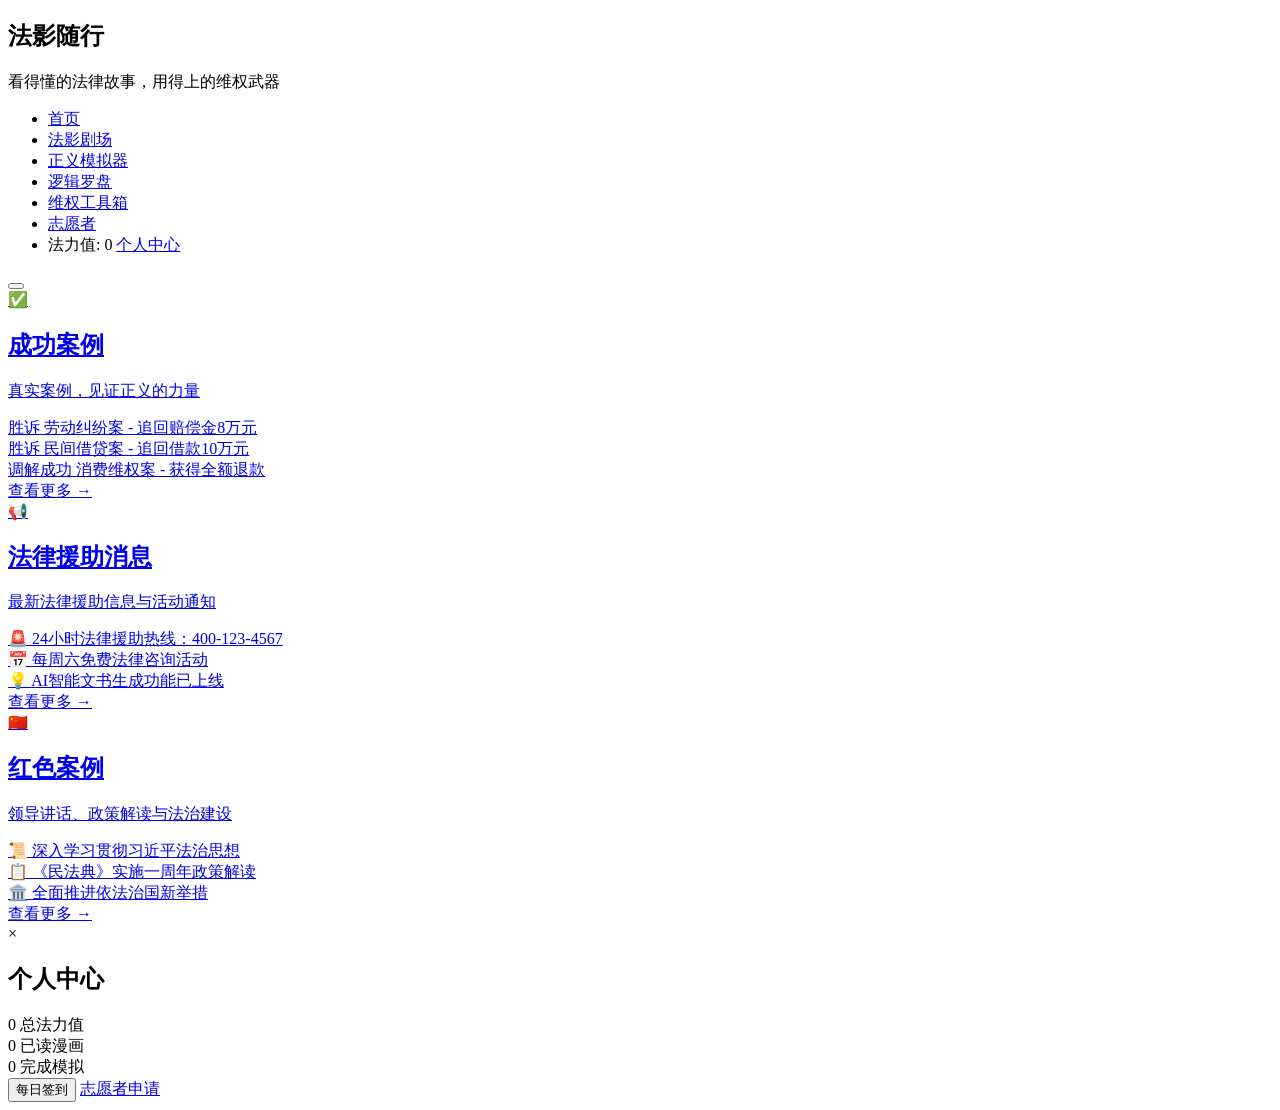
==== index.html @ dbaeefbd "Add files via upload" ====
<!DOCTYPE html>
<html lang="zh-CN">
<head>
    <meta charset="UTF-8">
    <meta name="viewport" content="width=device-width, initial-scale=1.0">
    <title>法影随行 - 看得懂的法律故事，用得上的维权武器</title>
    <link rel="stylesheet" href="styles/main.css">
    <link rel="stylesheet" href="styles/components.css">
</head>
<body>
    <!-- 导航栏 -->
    <nav class="navbar">
        <div class="container">
            <div class="nav-brand">
                <a href="index.html" style="text-decoration: none; color: inherit;">
                    <h1>法影随行</h1>
                    <span class="slogan">看得懂的法律故事，用得上的维权武器</span>
                </a>
            </div>
            <ul class="nav-menu">
                <li><a href="index.html" class="nav-link active">首页</a></li>
                <li><a href="theater.html" class="nav-link">法影剧场</a></li>
                <li><a href="simulator.html" class="nav-link">正义模拟器</a></li>
                <li><a href="compass.html" class="nav-link">逻辑罗盘</a></li>
                <li><a href="toolbox.html" class="nav-link">维权工具箱</a></li>
                <li><a href="volunteer.html" class="nav-link">志愿者</a></li>
                <li class="user-info">
                    <span class="points">法力值: <span id="userPoints">0</span></span>
                    <a href="#profile" class="btn-secondary" id="profileLink">个人中心</a>
                </li>
            </ul>
            <button class="mobile-menu-toggle" id="mobileMenuToggle">
                <span></span>
                <span></span>
                <span></span>
            </button>
        </div>
    </nav>

    <!-- 三大核心板块 -->
    <section class="section main-sections">
        <div class="container">
            <div class="main-sections-grid">
                <!-- 成功案例板块 -->
                <a href="success-cases.html" class="main-section-card success-card-large">
                    <div class="section-card-icon">✅</div>
                    <h2 class="section-card-title">成功案例</h2>
                    <p class="section-card-desc">真实案例，见证正义的力量</p>
                    <div class="section-card-preview">
                        <div class="preview-item">
                            <span class="preview-badge">胜诉</span>
                            <span class="preview-text">劳动纠纷案 - 追回赔偿金8万元</span>
                        </div>
                        <div class="preview-item">
                            <span class="preview-badge">胜诉</span>
                            <span class="preview-text">民间借贷案 - 追回借款10万元</span>
                        </div>
                        <div class="preview-item">
                            <span class="preview-badge">调解成功</span>
                            <span class="preview-text">消费维权案 - 获得全额退款</span>
                        </div>
                    </div>
                    <div class="section-card-footer">
                        <span>查看更多 →</span>
                    </div>
                </a>

                <!-- 法律援助消息板块 -->
                <a href="legal-aid.html" class="main-section-card aid-card-large">
                    <div class="section-card-icon">📢</div>
                    <h2 class="section-card-title">法律援助消息</h2>
                    <p class="section-card-desc">最新法律援助信息与活动通知</p>
                    <div class="section-card-preview">
                        <div class="preview-item urgent">
                            <span class="preview-icon">🚨</span>
                            <span class="preview-text">24小时法律援助热线：400-123-4567</span>
                        </div>
                        <div class="preview-item">
                            <span class="preview-icon">📅</span>
                            <span class="preview-text">每周六免费法律咨询活动</span>
                        </div>
                        <div class="preview-item">
                            <span class="preview-icon">💡</span>
                            <span class="preview-text">AI智能文书生成功能已上线</span>
                        </div>
                    </div>
                    <div class="section-card-footer">
                        <span>查看更多 →</span>
                    </div>
                </a>

                <!-- 红色案例板块 -->
                <a href="red-cases.html" class="main-section-card red-card-large">
                    <div class="section-card-icon">🇨🇳</div>
                    <h2 class="section-card-title">红色案例</h2>
                    <p class="section-card-desc">领导讲话、政策解读与法治建设</p>
                    <div class="section-card-preview">
                        <div class="preview-item">
                            <span class="preview-icon">📜</span>
                            <span class="preview-text">深入学习贯彻习近平法治思想</span>
                        </div>
                        <div class="preview-item">
                            <span class="preview-icon">📋</span>
                            <span class="preview-text">《民法典》实施一周年政策解读</span>
                        </div>
                        <div class="preview-item">
                            <span class="preview-icon">🏛️</span>
                            <span class="preview-text">全面推进依法治国新举措</span>
                        </div>
                    </div>
                    <div class="section-card-footer">
                        <span>查看更多 →</span>
                    </div>
                </a>
            </div>
        </div>
    </section>

    <!-- 个人中心模态框 -->
    <div id="profileModal" class="modal">
        <div class="modal-content">
            <span class="modal-close">&times;</span>
            <h2>个人中心</h2>
            <div class="profile-info">
                <div class="profile-stats">
                    <div class="stat-item">
                        <span class="stat-value" id="totalPoints">0</span>
                        <span class="stat-label">总法力值</span>
                    </div>
                    <div class="stat-item">
                        <span class="stat-value" id="comicsRead">0</span>
                        <span class="stat-label">已读漫画</span>
                    </div>
                    <div class="stat-item">
                        <span class="stat-value" id="simulationsDone">0</span>
                        <span class="stat-label">完成模拟</span>
                    </div>
                </div>
                <div class="profile-actions">
                    <button class="btn-primary" id="checkInBtn">每日签到</button>
                    <a href="volunteer.html" class="btn-secondary">志愿者申请</a>
                </div>
            </div>
        </div>
    </div>

    <!-- 脚本 -->
    <script src="scripts/nav.js"></script>
    <script src="scripts/user.js"></script>
    <script src="scripts/home.js"></script>
</body>
</html>
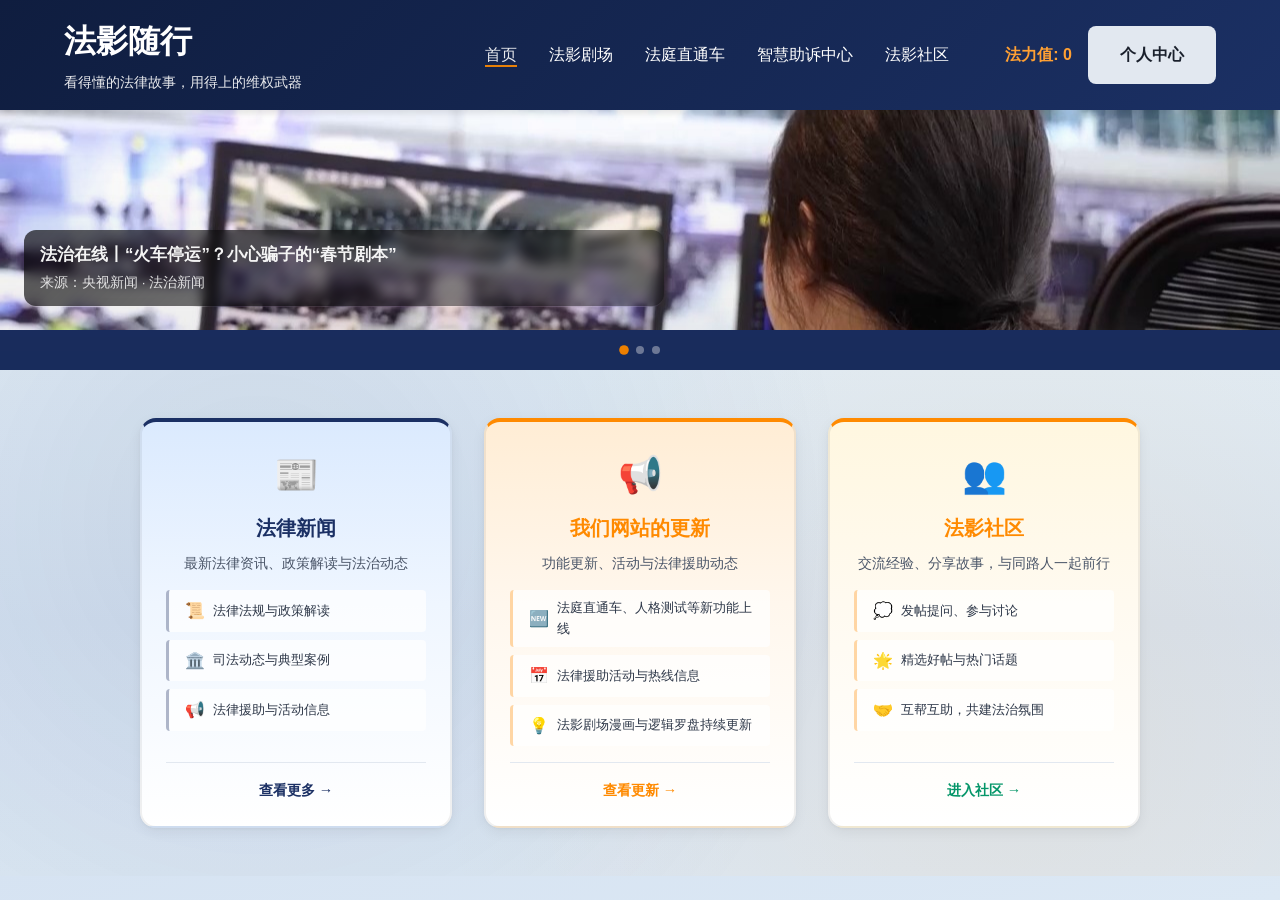
==== commit 3f36b5d7: "Add files via upload" ====
--- a/index.html
+++ b/index.html
@@ -1,152 +1,284 @@
-<!DOCTYPE html>
-<html lang="zh-CN">
-<head>
-    <meta charset="UTF-8">
-    <meta name="viewport" content="width=device-width, initial-scale=1.0">
-    <title>法影随行 - 看得懂的法律故事，用得上的维权武器</title>
-    <link rel="stylesheet" href="styles/main.css">
-    <link rel="stylesheet" href="styles/components.css">
-</head>
-<body>
-    <!-- 导航栏 -->
-    <nav class="navbar">
-        <div class="container">
-            <div class="nav-brand">
-                <a href="index.html" style="text-decoration: none; color: inherit;">
-                    <h1>法影随行</h1>
-                    <span class="slogan">看得懂的法律故事，用得上的维权武器</span>
-                </a>
-            </div>
-            <ul class="nav-menu">
-                <li><a href="index.html" class="nav-link active">首页</a></li>
-                <li><a href="theater.html" class="nav-link">法影剧场</a></li>
-                <li><a href="simulator.html" class="nav-link">正义模拟器</a></li>
-                <li><a href="compass.html" class="nav-link">逻辑罗盘</a></li>
-                <li><a href="toolbox.html" class="nav-link">维权工具箱</a></li>
-                <li><a href="volunteer.html" class="nav-link">志愿者</a></li>
-                <li class="user-info">
-                    <span class="points">法力值: <span id="userPoints">0</span></span>
-                    <a href="#profile" class="btn-secondary" id="profileLink">个人中心</a>
-                </li>
-            </ul>
-            <button class="mobile-menu-toggle" id="mobileMenuToggle">
-                <span></span>
-                <span></span>
-                <span></span>
-            </button>
-        </div>
-    </nav>
-
-    <!-- 三大核心板块 -->
-    <section class="section main-sections">
-        <div class="container">
-            <div class="main-sections-grid">
-                <!-- 成功案例板块 -->
-                <a href="success-cases.html" class="main-section-card success-card-large">
-                    <div class="section-card-icon">✅</div>
-                    <h2 class="section-card-title">成功案例</h2>
-                    <p class="section-card-desc">真实案例，见证正义的力量</p>
-                    <div class="section-card-preview">
-                        <div class="preview-item">
-                            <span class="preview-badge">胜诉</span>
-                            <span class="preview-text">劳动纠纷案 - 追回赔偿金8万元</span>
-                        </div>
-                        <div class="preview-item">
-                            <span class="preview-badge">胜诉</span>
-                            <span class="preview-text">民间借贷案 - 追回借款10万元</span>
-                        </div>
-                        <div class="preview-item">
-                            <span class="preview-badge">调解成功</span>
-                            <span class="preview-text">消费维权案 - 获得全额退款</span>
-                        </div>
-                    </div>
-                    <div class="section-card-footer">
-                        <span>查看更多 →</span>
-                    </div>
-                </a>
-
-                <!-- 法律援助消息板块 -->
-                <a href="legal-aid.html" class="main-section-card aid-card-large">
-                    <div class="section-card-icon">📢</div>
-                    <h2 class="section-card-title">法律援助消息</h2>
-                    <p class="section-card-desc">最新法律援助信息与活动通知</p>
-                    <div class="section-card-preview">
-                        <div class="preview-item urgent">
-                            <span class="preview-icon">🚨</span>
-                            <span class="preview-text">24小时法律援助热线：400-123-4567</span>
-                        </div>
-                        <div class="preview-item">
-                            <span class="preview-icon">📅</span>
-                            <span class="preview-text">每周六免费法律咨询活动</span>
-                        </div>
-                        <div class="preview-item">
-                            <span class="preview-icon">💡</span>
-                            <span class="preview-text">AI智能文书生成功能已上线</span>
-                        </div>
-                    </div>
-                    <div class="section-card-footer">
-                        <span>查看更多 →</span>
-                    </div>
-                </a>
-
-                <!-- 红色案例板块 -->
-                <a href="red-cases.html" class="main-section-card red-card-large">
-                    <div class="section-card-icon">🇨🇳</div>
-                    <h2 class="section-card-title">红色案例</h2>
-                    <p class="section-card-desc">领导讲话、政策解读与法治建设</p>
-                    <div class="section-card-preview">
-                        <div class="preview-item">
-                            <span class="preview-icon">📜</span>
-                            <span class="preview-text">深入学习贯彻习近平法治思想</span>
-                        </div>
-                        <div class="preview-item">
-                            <span class="preview-icon">📋</span>
-                            <span class="preview-text">《民法典》实施一周年政策解读</span>
-                        </div>
-                        <div class="preview-item">
-                            <span class="preview-icon">🏛️</span>
-                            <span class="preview-text">全面推进依法治国新举措</span>
-                        </div>
-                    </div>
-                    <div class="section-card-footer">
-                        <span>查看更多 →</span>
-                    </div>
-                </a>
-            </div>
-        </div>
-    </section>
-
-    <!-- 个人中心模态框 -->
-    <div id="profileModal" class="modal">
-        <div class="modal-content">
-            <span class="modal-close">&times;</span>
-            <h2>个人中心</h2>
-            <div class="profile-info">
-                <div class="profile-stats">
-                    <div class="stat-item">
-                        <span class="stat-value" id="totalPoints">0</span>
-                        <span class="stat-label">总法力值</span>
-                    </div>
-                    <div class="stat-item">
-                        <span class="stat-value" id="comicsRead">0</span>
-                        <span class="stat-label">已读漫画</span>
-                    </div>
-                    <div class="stat-item">
-                        <span class="stat-value" id="simulationsDone">0</span>
-                        <span class="stat-label">完成模拟</span>
-                    </div>
-                </div>
-                <div class="profile-actions">
-                    <button class="btn-primary" id="checkInBtn">每日签到</button>
-                    <a href="volunteer.html" class="btn-secondary">志愿者申请</a>
-                </div>
-            </div>
-        </div>
-    </div>
-
-    <!-- 脚本 -->
-    <script src="scripts/nav.js"></script>
-    <script src="scripts/user.js"></script>
-    <script src="scripts/home.js"></script>
-</body>
-</html>
+<!DOCTYPE html>
+<html lang="zh-CN">
+<head>
+    <meta charset="UTF-8">
+    <meta name="viewport" content="width=device-width, initial-scale=1.0">
+    <title>法影随行 - 看得懂的法律故事，用得上的维权武器</title>
+    <link rel="stylesheet" href="styles/main.css?v=3">
+    <link rel="stylesheet" href="styles/components.css?v=3">
+</head>
+<body>
+    <!-- 导航栏 -->
+    <nav class="navbar">
+        <div class="container">
+            <div class="nav-brand">
+                <a href="index.html" style="text-decoration: none; color: inherit;">
+                    <h1>法影随行</h1>
+                    <span class="slogan">看得懂的法律故事，用得上的维权武器</span>
+                </a>
+            </div>
+            <ul class="nav-menu">
+                <li><a href="index.html" class="nav-link active">首页</a></li>
+                <li><a href="theater.html" class="nav-link">法影剧场</a></li>
+                <li><a href="simulator.html" class="nav-link">法庭直通车</a></li>
+                <li><a href="toolbox.html" class="nav-link">智慧助诉中心</a></li>
+                <li><a href="community.html" class="nav-link">法影社区</a></li>
+                <li class="user-info">
+                    <span class="points">法力值: <span id="userPoints">0</span></span>
+                    <a href="#profile" class="btn-secondary" id="profileLink">个人中心</a>
+                </li>
+            </ul>
+            <button class="mobile-menu-toggle" id="mobileMenuToggle">
+                <span></span>
+                <span></span>
+                <span></span>
+            </button>
+        </div>
+    </nav>
+
+    <!-- 顶部轮播图区域（占位，可后续替换为真实图片） -->
+    <section class="home-carousel-wrap">
+        <div class="home-carousel">
+            <div class="home-carousel-track">
+                <div class="home-carousel-slide home-carousel-slide-image" style="background-image: url('图片/滚动1.jpg');">
+                    <a href="https://news.cctv.com/2026/02/10/ARTI50plm5gChjJ2NhRgCHBF260210.shtml?spm=C94212.PZd4MuV7QTb5.Euuu2IJOvZIL.24" class="home-carousel-slide-link" target="_blank" rel="noopener noreferrer">
+                        <div class="home-carousel-caption">
+                            <div class="home-carousel-caption-title">法治在线丨“火车停运”？小心骗子的“春节剧本”</div>
+                            <div class="home-carousel-caption-meta">来源：央视新闻 · 法治新闻</div>
+                        </div>
+                    </a>
+                </div>
+                <div class="home-carousel-slide home-carousel-slide-image" style="background-image: url('图片/滚动2.png');">
+                    <a href="https://www.thepaper.cn/newsDetail_forward_32541822" class="home-carousel-slide-link" target="_blank" rel="noopener noreferrer">
+                        <div class="home-carousel-caption">
+                            <div class="home-carousel-caption-title">北京高院：涉欠薪案件呈现“隐蔽式”多发、规避执行等现象</div>
+                            <div class="home-carousel-caption-meta">来源：澎湃新闻 · 法治中国</div>
+                        </div>
+                    </a>
+                </div>
+                <div class="home-carousel-slide home-carousel-slide-image" style="background-image: url('图片/滚动3.png');">
+                    <a href="https://www.thepaper.cn/newsDetail_forward_32565540" class="home-carousel-slide-link" target="_blank" rel="noopener noreferrer">
+                        <div class="home-carousel-caption">
+                            <div class="home-carousel-caption-title">最高检回应社区团购维权难：平台不是法外之地</div>
+                            <div class="home-carousel-caption-meta">来源：澎湃新闻 · 法治中国</div>
+                        </div>
+                    </a>
+                </div>
+            </div>
+        </div>
+        <div class="home-carousel-dots" id="carouselDots" aria-hidden="true"></div>
+    </section>
+
+    <!-- 三大核心板块 -->
+    <section class="section main-sections">
+        <div class="container">
+            <div class="main-sections-grid">
+                <!-- 法律新闻 -->
+                <a href="legal-aid.html" class="main-section-card news-card-large">
+                    <div class="section-card-icon">📰</div>
+                    <h2 class="section-card-title">法律新闻</h2>
+                    <p class="section-card-desc">最新法律资讯、政策解读与法治动态</p>
+                    <div class="section-card-preview">
+                        <div class="preview-item">
+                            <span class="preview-icon">📜</span>
+                            <span class="preview-text">法律法规与政策解读</span>
+                        </div>
+                        <div class="preview-item">
+                            <span class="preview-icon">🏛️</span>
+                            <span class="preview-text">司法动态与典型案例</span>
+                        </div>
+                        <div class="preview-item">
+                            <span class="preview-icon">📢</span>
+                            <span class="preview-text">法律援助与活动信息</span>
+                        </div>
+                    </div>
+                    <div class="section-card-footer">
+                        <span>查看更多 →</span>
+                    </div>
+                </a>
+
+                <!-- 我们网站的更新 -->
+                <a href="legal-aid.html" class="main-section-card updates-card-large">
+                    <div class="section-card-icon">📢</div>
+                    <h2 class="section-card-title">我们网站的更新</h2>
+                    <p class="section-card-desc">功能更新、活动与法律援助动态</p>
+                    <div class="section-card-preview">
+                        <div class="preview-item">
+                            <span class="preview-icon">🆕</span>
+                            <span class="preview-text">法庭直通车、人格测试等新功能上线</span>
+                        </div>
+                        <div class="preview-item">
+                            <span class="preview-icon">📅</span>
+                            <span class="preview-text">法律援助活动与热线信息</span>
+                        </div>
+                        <div class="preview-item">
+                            <span class="preview-icon">💡</span>
+                            <span class="preview-text">法影剧场漫画与逻辑罗盘持续更新</span>
+                        </div>
+                    </div>
+                    <div class="section-card-footer">
+                        <span>查看更新 →</span>
+                    </div>
+                </a>
+
+                <!-- 跳转到社区 -->
+                <a href="community.html" class="main-section-card community-card-large">
+                    <div class="section-card-icon">👥</div>
+                    <h2 class="section-card-title">法影社区</h2>
+                    <p class="section-card-desc">交流经验、分享故事，与同路人一起前行</p>
+                    <div class="section-card-preview">
+                        <div class="preview-item">
+                            <span class="preview-icon">💭</span>
+                            <span class="preview-text">发帖提问、参与讨论</span>
+                        </div>
+                        <div class="preview-item">
+                            <span class="preview-icon">🌟</span>
+                            <span class="preview-text">精选好帖与热门话题</span>
+                        </div>
+                        <div class="preview-item">
+                            <span class="preview-icon">🤝</span>
+                            <span class="preview-text">互帮互助，共建法治氛围</span>
+                        </div>
+                    </div>
+                    <div class="section-card-footer">
+                        <span>进入社区 →</span>
+                    </div>
+                </a>
+            </div>
+        </div>
+    </section>
+
+    <!-- 个人中心模态框 -->
+    <div id="profileModal" class="modal">
+        <div class="modal-content">
+            <span class="modal-close">&times;</span>
+            <h2>个人中心</h2>
+            <div class="profile-info">
+                <div class="profile-stats">
+                    <div class="stat-item">
+                        <span class="stat-value" id="totalPoints">0</span>
+                        <span class="stat-label">总法力值</span>
+                    </div>
+                    <div class="stat-item">
+                        <span class="stat-value" id="comicsRead">0</span>
+                        <span class="stat-label">已读漫画</span>
+                    </div>
+                    <div class="stat-item">
+                        <span class="stat-value" id="simulationsDone">0</span>
+                        <span class="stat-label">完成模拟</span>
+                    </div>
+                </div>
+                <div class="profile-points-intro">
+                    <h3>获取法力值</h3>
+                    <ul class="points-intro-list">
+                        <li>📖 阅读漫画 +10</li>
+                        <li>🎮 完成模拟 +20</li>
+                        <li>🃏 答对题目 +5</li>
+                        <li>📅 每日签到 +15</li>
+                    </ul>
+                </div>
+                <div class="profile-exchange-section">
+                    <h3>积分兑换</h3>
+                    <p class="profile-exchange-desc">用法力值兑换免费问答或折扣券</p>
+                    <button type="button" class="btn-primary" id="openExchangeBtn">积分兑换 / 兑换折扣</button>
+                </div>
+                <div class="volunteer-section-profile">
+                    <h3>志愿者认证</h3>
+                    <div id="volunteerStatus"></div>
+                </div>
+                <div class="profile-actions">
+                    <button class="btn-primary" id="checkInBtn">每日签到</button>
+                    <button class="btn-secondary" id="volunteerBtn">申请志愿者认证</button>
+                    <a href="community.html" class="btn-secondary">法影社区</a>
+                </div>
+            </div>
+        </div>
+    </div>
+
+    <!-- 志愿者认证模态框 -->
+    <div id="volunteerModal" class="modal">
+        <div class="modal-content modal-large">
+            <span class="modal-close">&times;</span>
+            <div id="volunteerModalContent">
+                <h2>志愿者认证申请</h2>
+                <p class="section-subtitle">加入我们，用专业知识帮助更多人</p>
+                <div class="volunteer-benefits">
+                    <div class="benefit-card">
+                        <div class="benefit-icon">⏱️</div>
+                        <h3>志愿服务时长认证</h3>
+                        <p>获得官方认证的志愿服务时长，可用于评优、保研等</p>
+                    </div>
+                    <div class="benefit-card">
+                        <div class="benefit-icon">💼</div>
+                        <h3>实战经验积累</h3>
+                        <p>通过审核法律文书，积累真实案例处理经验</p>
+                    </div>
+                    <div class="benefit-card">
+                        <div class="benefit-icon">🎓</div>
+                        <h3>专业能力提升</h3>
+                        <p>接触各类法律问题，提升专业能力和法律素养</p>
+                    </div>
+                </div>
+                <form id="certificationForm">
+                    <div class="form-group">
+                        <label for="name">姓名</label>
+                        <input type="text" id="name" name="name" required>
+                    </div>
+                    <div class="form-group">
+                        <label for="school">学校</label>
+                        <input type="text" id="school" name="school" required>
+                    </div>
+                    <div class="form-group">
+                        <label for="major">专业</label>
+                        <input type="text" id="major" name="major" placeholder="如：法学、法律硕士等" required>
+                    </div>
+                    <div class="form-group">
+                        <label for="grade">年级</label>
+                        <select id="grade" name="grade" required>
+                            <option value="">请选择</option>
+                            <option value="本科一年级">本科一年级</option>
+                            <option value="本科二年级">本科二年级</option>
+                            <option value="本科三年级">本科三年级</option>
+                            <option value="本科四年级">本科四年级</option>
+                            <option value="研究生一年级">研究生一年级</option>
+                            <option value="研究生二年级">研究生二年级</option>
+                            <option value="研究生三年级">研究生三年级</option>
+                        </select>
+                    </div>
+                    <div class="form-group">
+                        <label for="studentId">学号</label>
+                        <input type="text" id="studentId" name="studentId" required>
+                    </div>
+                    <div class="form-group">
+                        <label for="idCard">身份证号</label>
+                        <input type="text" id="idCard" name="idCard" pattern="[0-9Xx]{18}" required>
+                    </div>
+                    <div class="form-group">
+                        <label for="phone">联系电话</label>
+                        <input type="tel" id="phone" name="phone" pattern="[0-9]{11}" required>
+                    </div>
+                    <div class="form-group">
+                        <label for="experience">法律相关经验（选填）</label>
+                        <textarea id="experience" name="experience" rows="4" placeholder="如：实习经历、参与的法律援助活动等"></textarea>
+                    </div>
+                    <div class="form-group checkbox-group">
+                        <label>
+                            <input type="checkbox" id="agreeTerms" required>
+                            我已阅读并同意《志愿者服务协议》
+                        </label>
+                    </div>
+                    <div class="form-actions">
+                        <button type="button" class="btn-secondary" onclick="document.getElementById('volunteerModal').style.display='none'">取消</button>
+                        <button type="submit" class="btn-primary">提交认证申请</button>
+                    </div>
+                </form>
+            </div>
+        </div>
+    </div>
+
+    <!-- 脚本 -->
+    <script src="scripts/nav.js"></script>
+    <script src="scripts/user.js"></script>
+    <script src="scripts/home.js"></script>
+</body>
+</html>
--- a/styles/main.css
+++ b/styles/main.css
@@ -0,0 +1,432 @@
+/* 全局样式 */
+* {
+    margin: 0;
+    padding: 0;
+    box-sizing: border-box;
+}
+
+:root {
+    /* 主色调 - #1B3064 */
+    --primary-blue: #1B3064;
+    --primary-blue-light: #2d4a7d;
+    --primary-blue-dark: #0f1d3f;
+    
+    /* 辅助色 - #B0DAE3（浅蓝绿，用于卡片/区块背景） */
+    --accent-light: #B0DAE3;
+    --accent-light-dark: #8fc4d0;
+    
+    /* 强调色/按钮色 - #FF8A00 */
+    --accent-orange: #FF8A00;
+    --accent-orange-light: #ffa033;
+    --accent-orange-dark: #e67a00;
+    
+    /* 板块强调色 */
+    --card-news: #1B3064;
+    --card-updates: #FF8A00;
+    --card-community: #059669;
+    --card-news-bg: #e0e8f2;
+    --card-updates-bg: #fff4e6;
+    --card-community-bg: #d8ede5;
+    
+    /* 页面背景 - 基于 #D9E7F4 的渐变 */
+    --bg-page: linear-gradient(165deg, #D9E7F4 0%, #e0ecf6 35%, #d6e3f2 70%, #dce8f4 100%);
+    --bg-section: linear-gradient(180deg, #e0ecf6 0%, #d6e3f2 50%, #dce8f4 100%);
+    
+    /* 浅蓝绿辅助色 - #B0DAE3 用于卡片/区块 */
+    --accent-card-bg: #B0DAE3;
+    --accent-card-bg-light: #d4e8ed;
+    
+    /* 遮罩层 - 半透明，可叠加在背景上 */
+    --mask-bg: rgba(255, 255, 255, 0.55);
+    --mask-bg-strong: rgba(255, 255, 255, 0.72);
+    --mask-border: rgba(255, 255, 255, 0.5);
+    --mask-blur: 10px;
+    
+    /* 中性色 */
+    --white: #ffffff;
+    --gray-50: #f7fafc;
+    --gray-100: #edf2f7;
+    --gray-200: #e2e8f0;
+    --gray-300: #cbd5e0;
+    --gray-400: #a0aec0;
+    --gray-500: #718096;
+    --gray-600: #4a5568;
+    --gray-700: #2d3748;
+    --gray-800: #1a202c;
+    --gray-900: #171923;
+    
+    /* 字体 */
+    --font-title: 'Microsoft YaHei', 'PingFang SC', 'Helvetica Neue', Arial, sans-serif;
+    --font-body: 'Microsoft YaHei', 'PingFang SC', 'Helvetica Neue', Arial, sans-serif;
+    
+    /* 间距 */
+    --spacing-xs: 0.5rem;
+    --spacing-sm: 1rem;
+    --spacing-md: 1.5rem;
+    --spacing-lg: 2rem;
+    --spacing-xl: 3rem;
+    
+    /* 圆角 */
+    --radius-sm: 4px;
+    --radius-md: 8px;
+    --radius-lg: 12px;
+    --radius-xl: 16px;
+    
+    /* 阴影 */
+    --shadow-sm: 0 1px 3px rgba(0, 0, 0, 0.1);
+    --shadow-md: 0 4px 6px rgba(0, 0, 0, 0.1);
+    --shadow-lg: 0 10px 15px rgba(0, 0, 0, 0.1);
+    --shadow-xl: 0 20px 25px rgba(0, 0, 0, 0.15);
+}
+
+body {
+    font-family: var(--font-body);
+    color: var(--gray-800);
+    background: var(--bg-page);
+    background-attachment: fixed;
+    line-height: 1.6;
+    overflow-x: hidden;
+}
+
+.container {
+    max-width: 1200px;
+    margin: 0 auto;
+    padding: 0 var(--spacing-md);
+}
+
+/* 导航栏 */
+.navbar {
+    background: linear-gradient(135deg, var(--primary-blue-dark) 0%, var(--primary-blue) 100%);
+    color: var(--white);
+    padding: var(--spacing-sm) 0;
+    position: sticky;
+    top: 0;
+    z-index: 1000;
+    box-shadow: var(--shadow-md);
+}
+
+.navbar .container {
+    display: flex;
+    justify-content: space-between;
+    align-items: center;
+}
+
+.nav-brand h1 {
+    font-size: 2rem;
+    font-weight: bold;
+    margin-bottom: 0.25rem;
+}
+
+.nav-brand .slogan {
+    font-size: 0.9rem;
+    opacity: 0.9;
+    display: block;
+}
+
+.nav-menu {
+    display: flex;
+    list-style: none;
+    align-items: center;
+    gap: var(--spacing-lg);
+}
+
+.nav-link {
+    color: var(--white);
+    text-decoration: none;
+    font-weight: 500;
+    transition: opacity 0.3s;
+    position: relative;
+}
+
+.nav-link:hover,
+.nav-link.active {
+    opacity: 0.9;
+}
+
+.nav-link.active::after {
+    content: '';
+    position: absolute;
+    bottom: -4px;
+    left: 0;
+    right: 0;
+    height: 2px;
+    background: var(--accent-orange);
+}
+
+.user-info {
+    display: flex;
+    align-items: center;
+    gap: var(--spacing-sm);
+    margin-left: var(--spacing-md);
+}
+
+.points {
+    font-weight: 600;
+    color: var(--accent-orange-light);
+}
+
+.mobile-menu-toggle {
+    display: none;
+    flex-direction: column;
+    background: none;
+    border: none;
+    cursor: pointer;
+    gap: 4px;
+}
+
+.mobile-menu-toggle span {
+    width: 25px;
+    height: 3px;
+    background: var(--white);
+    transition: all 0.3s;
+}
+
+/* Hero 区域 */
+.hero {
+    position: relative;
+    min-height: 50vh;
+    display: flex;
+    align-items: center;
+    background: linear-gradient(135deg, var(--primary-blue-dark) 0%, var(--primary-blue) 50%, var(--primary-blue-light) 100%);
+    color: var(--white);
+    overflow: hidden;
+}
+
+.hero-background {
+    position: absolute;
+    top: 0;
+    left: 0;
+    right: 0;
+    bottom: 0;
+    opacity: 0.1;
+}
+
+.hero-pattern {
+    width: 100%;
+    height: 100%;
+    background-image: 
+        linear-gradient(45deg, transparent 30%, rgba(255, 255, 255, 0.1) 50%, transparent 70%),
+        linear-gradient(-45deg, transparent 30%, rgba(255, 255, 255, 0.1) 50%, transparent 70%);
+    background-size: 60px 60px;
+}
+
+.hero .container {
+    position: relative;
+    z-index: 1;
+    width: 100%;
+}
+
+.hero-content {
+    text-align: center;
+    margin-bottom: var(--spacing-xl);
+}
+
+.hero-title {
+    font-size: 3rem;
+    font-weight: bold;
+    margin-bottom: var(--spacing-md);
+    line-height: 1.2;
+}
+
+.hero-subtitle {
+    font-size: 1.25rem;
+    opacity: 0.9;
+    margin-bottom: var(--spacing-lg);
+}
+
+.hero-buttons {
+    display: flex;
+    gap: var(--spacing-md);
+    justify-content: center;
+    flex-wrap: wrap;
+    margin-top: var(--spacing-lg);
+}
+
+.hero-features {
+    display: grid;
+    grid-template-columns: repeat(auto-fit, minmax(250px, 1fr));
+    gap: var(--spacing-md);
+    margin-top: var(--spacing-xl);
+}
+
+.feature-card {
+    background: rgba(255, 255, 255, 0.1);
+    backdrop-filter: blur(10px);
+    padding: var(--spacing-lg);
+    border-radius: var(--radius-lg);
+    text-align: center;
+    transition: transform 0.3s, background 0.3s;
+}
+
+.feature-card:hover {
+    transform: translateY(-5px);
+    background: rgba(255, 255, 255, 0.15);
+}
+
+.feature-icon {
+    font-size: 3rem;
+    margin-bottom: var(--spacing-sm);
+}
+
+.feature-card h3 {
+    font-size: 1.25rem;
+    margin-bottom: var(--spacing-xs);
+}
+
+.feature-card p {
+    opacity: 0.9;
+    font-size: 0.9rem;
+}
+
+/* 通用区块样式 */
+.section {
+    padding: var(--spacing-lg) 0;
+}
+
+.simulator-section {
+    padding: var(--spacing-md) 0;
+}
+
+.section-header {
+    text-align: center;
+    margin-bottom: var(--spacing-xl);
+}
+
+.section-title {
+    font-size: 2.5rem;
+    font-weight: bold;
+    color: var(--primary-blue);
+    margin-bottom: var(--spacing-sm);
+}
+
+.section-subtitle {
+    font-size: 1.1rem;
+    color: var(--gray-600);
+}
+
+/* 按钮样式 */
+.btn-primary,
+.btn-secondary,
+.btn-outline {
+    padding: var(--spacing-sm) var(--spacing-lg);
+    border-radius: var(--radius-md);
+    font-weight: 600;
+    text-decoration: none;
+    display: inline-block;
+    transition: all 0.3s;
+    cursor: pointer;
+    border: none;
+    font-size: 1rem;
+}
+
+.btn-primary {
+    background: var(--accent-orange);
+    color: var(--white);
+}
+
+.btn-primary:hover {
+    background: var(--accent-orange-dark);
+    transform: translateY(-2px);
+    box-shadow: var(--shadow-md);
+}
+
+.btn-secondary {
+    background: var(--gray-200);
+    color: var(--gray-800);
+}
+
+.btn-secondary:hover {
+    background: var(--gray-300);
+}
+
+.btn-outline {
+    background: transparent;
+    color: var(--white);
+    border: 2px solid var(--white);
+}
+
+.btn-outline:hover {
+    background: var(--white);
+    color: var(--primary-blue);
+}
+
+/* 模态框 */
+.modal {
+    display: none;
+    position: fixed;
+    z-index: 2000;
+    left: 0;
+    top: 0;
+    width: 100%;
+    height: 100%;
+    background-color: rgba(0, 0, 0, 0.5);
+    backdrop-filter: blur(5px);
+}
+
+.modal-content {
+    background-color: var(--white);
+    margin: 5% auto;
+    padding: var(--spacing-lg);
+    border-radius: var(--radius-lg);
+    width: 90%;
+    max-width: 600px;
+    max-height: 80vh;
+    overflow-y: auto;
+    box-shadow: var(--shadow-xl);
+    position: relative;
+}
+
+.modal-large {
+    max-width: 900px;
+}
+
+.modal-close {
+    position: absolute;
+    right: var(--spacing-md);
+    top: var(--spacing-md);
+    font-size: 2rem;
+    font-weight: bold;
+    color: var(--gray-400);
+    cursor: pointer;
+    transition: color 0.3s;
+}
+
+.modal-close:hover {
+    color: var(--gray-800);
+}
+
+/* 响应式设计 */
+@media (max-width: 768px) {
+    .nav-menu {
+        position: fixed;
+        left: -100%;
+        top: 60px;
+        flex-direction: column;
+        background: var(--primary-blue);
+        width: 100%;
+        text-align: center;
+        transition: left 0.3s;
+        padding: var(--spacing-lg) 0;
+        box-shadow: var(--shadow-lg);
+    }
+
+    .nav-menu.active {
+        left: 0;
+    }
+
+    .mobile-menu-toggle {
+        display: flex;
+    }
+
+    .hero-title {
+        font-size: 2rem;
+    }
+
+    .hero-features {
+        grid-template-columns: 1fr;
+    }
+
+    .section-title {
+        font-size: 2rem;
+    }
+}
--- a/styles/components.css
+++ b/styles/components.css
@@ -0,0 +1,2850 @@
+/* 法影剧场样式 - 使用新配色 */
+.theater-section {
+    background: linear-gradient(180deg, #D9E7F4 0%, #d6e3f2 40%, #dce8f4 100%);
+    position: relative;
+    padding: var(--spacing-xl) 0;
+    min-height: 60vh;
+}
+
+.theater-section::before {
+    content: '';
+    position: absolute;
+    inset: 0;
+    background-image: radial-gradient(circle at 15% 20%, rgba(27, 48, 100, 0.12) 0%, transparent 50%),
+                      radial-gradient(circle at 85% 80%, rgba(255, 138, 0, 0.1) 0%, transparent 50%);
+    pointer-events: none;
+}
+
+.theater-section .container {
+    position: relative;
+    z-index: 1;
+}
+
+.theater-section .section-header {
+    margin-bottom: var(--spacing-xl);
+    padding: var(--spacing-md) var(--spacing-lg);
+    background: var(--mask-bg);
+    backdrop-filter: blur(var(--mask-blur));
+    -webkit-backdrop-filter: blur(var(--mask-blur));
+    border-radius: var(--radius-xl);
+    box-shadow: 0 4px 20px rgba(0, 0, 0, 0.06);
+    border: 1px solid var(--mask-border);
+}
+
+/* 标签页样式 */
+.theater-tabs {
+    display: flex;
+    justify-content: center;
+    gap: var(--spacing-sm);
+    margin-bottom: var(--spacing-xl);
+    border-bottom: 2px solid rgba(0, 0, 0, 0.08);
+    padding-bottom: 2px;
+}
+
+.tab-btn {
+    display: flex;
+    align-items: center;
+    gap: var(--spacing-xs);
+    padding: var(--spacing-sm) var(--spacing-lg);
+    background: transparent;
+    border: none;
+    border-bottom: 3px solid transparent;
+    color: var(--gray-600);
+    font-size: 1.1rem;
+    font-weight: 500;
+    cursor: pointer;
+    transition: all 0.3s;
+    position: relative;
+    bottom: -2px;
+}
+
+.tab-btn:hover {
+    color: var(--primary-blue);
+}
+
+.tab-btn.active {
+    color: var(--primary-blue);
+    border-bottom-color: var(--accent-orange);
+}
+
+.tab-icon {
+    font-size: 1.3rem;
+}
+
+.tab-content {
+    display: none;
+}
+
+.tab-content.active {
+    display: block;
+    animation: fadeIn 0.3s ease-in;
+}
+
+@keyframes fadeIn {
+    from {
+        opacity: 0;
+        transform: translateY(10px);
+    }
+    to {
+        opacity: 1;
+        transform: translateY(0);
+    }
+}
+
+.compass-module {
+    margin-top: var(--spacing-md);
+}
+
+.theater-filters {
+    display: flex;
+    justify-content: center;
+    gap: var(--spacing-sm);
+    margin-bottom: var(--spacing-lg);
+    flex-wrap: wrap;
+}
+
+.filter-btn {
+    padding: var(--spacing-xs) var(--spacing-md);
+    border: 1px solid rgba(0, 0, 0, 0.1);
+    background: rgba(255, 255, 255, 0.9);
+    color: var(--gray-700);
+    border-radius: var(--radius-md);
+    cursor: pointer;
+    transition: all 0.3s;
+    font-weight: 500;
+    box-shadow: 0 1px 3px rgba(0, 0, 0, 0.04);
+}
+
+.filter-btn:hover,
+.filter-btn.active {
+    border-color: var(--accent-orange);
+    background: var(--accent-orange);
+    color: var(--white);
+    box-shadow: 0 2px 8px rgba(255, 138, 0, 0.25);
+}
+
+.comic-grid {
+    display: grid;
+    grid-template-columns: repeat(auto-fill, minmax(280px, 1fr));
+    gap: var(--spacing-lg);
+}
+
+.comic-card {
+    background: linear-gradient(180deg, #ffffff 0%, #f8fafc 100%);
+    border-radius: var(--radius-xl);
+    overflow: hidden;
+    box-shadow: 0 6px 20px rgba(26, 54, 93, 0.1), 0 2px 6px rgba(0, 0, 0, 0.06);
+    border: 1px solid rgba(26, 54, 93, 0.12);
+    transition: transform 0.3s, box-shadow 0.3s;
+    cursor: pointer;
+}
+
+.comic-card:hover {
+    transform: translateY(-6px);
+    box-shadow: 0 14px 32px rgba(26, 54, 93, 0.18), 0 4px 12px rgba(0, 0, 0, 0.08);
+    border-color: rgba(26, 54, 93, 0.2);
+}
+
+.comic-image {
+    width: 100%;
+    height: 200px;
+    background: linear-gradient(135deg, var(--primary-blue-light) 0%, var(--accent-orange) 100%);
+    display: flex;
+    align-items: center;
+    justify-content: center;
+    font-size: 4rem;
+    color: var(--white);
+    position: relative;
+}
+
+.comic-badge {
+    position: absolute;
+    top: var(--spacing-xs);
+    right: var(--spacing-xs);
+    background: var(--accent-orange);
+    color: var(--white);
+    padding: 0.25rem var(--spacing-xs);
+    border-radius: var(--radius-sm);
+    font-size: 0.75rem;
+    font-weight: 600;
+}
+
+.comic-info {
+    padding: var(--spacing-md);
+}
+
+.comic-title {
+    font-size: 1.1rem;
+    font-weight: bold;
+    margin-bottom: var(--spacing-xs);
+    color: var(--gray-800);
+}
+
+.comic-desc {
+    font-size: 0.9rem;
+    color: var(--gray-600);
+    margin-bottom: var(--spacing-sm);
+    display: -webkit-box;
+    -webkit-line-clamp: 2;
+    -webkit-box-orient: vertical;
+    overflow: hidden;
+}
+
+.comic-meta {
+    display: flex;
+    justify-content: space-between;
+    align-items: center;
+    font-size: 0.85rem;
+    color: var(--gray-500);
+}
+
+.comic-stats {
+    display: flex;
+    gap: var(--spacing-md);
+}
+
+/* 法庭直通车样式 - 使用新配色 */
+.simulator-section {
+    background: linear-gradient(180deg, #D9E7F4 0%, #d6e3f2 40%, #dce8f4 100%);
+    position: relative;
+    min-height: calc(100vh - 80px);
+    display: flex;
+    align-items: center;
+    padding: var(--spacing-xl) 0;
+}
+
+.simulator-section::before {
+    content: '';
+    position: absolute;
+    inset: 0;
+    background-image: radial-gradient(circle at 80% 20%, rgba(27, 48, 100, 0.12) 0%, transparent 50%),
+                      radial-gradient(circle at 20% 80%, rgba(255, 138, 0, 0.1) 0%, transparent 50%);
+    pointer-events: none;
+}
+
+.simulator-section .container {
+    position: relative;
+    z-index: 1;
+}
+
+.simulator-section .section-header-compact {
+    text-align: center;
+    margin-bottom: var(--spacing-xl);
+    padding: var(--spacing-md) var(--spacing-lg);
+    background: var(--mask-bg);
+    backdrop-filter: blur(var(--mask-blur));
+    -webkit-backdrop-filter: blur(var(--mask-blur));
+    border-radius: var(--radius-xl);
+    box-shadow: 0 4px 20px rgba(0, 0, 0, 0.06);
+    border: 1px solid var(--mask-border);
+}
+
+.section-header-compact {
+    text-align: center;
+    margin-bottom: var(--spacing-lg);
+}
+
+.section-title-compact {
+    font-size: 2rem;
+    font-weight: bold;
+    color: var(--primary-blue);
+    margin-bottom: var(--spacing-xs);
+}
+
+.section-subtitle-compact {
+    font-size: 1rem;
+    color: var(--gray-600);
+}
+
+/* 统一容器框 */
+.simulator-container {
+    background: linear-gradient(180deg, #ffffff 0%, #f8fafc 100%);
+    border-radius: var(--radius-xl);
+    padding: var(--spacing-xl);
+    box-shadow: 0 8px 32px rgba(26, 54, 93, 0.12), 0 2px 12px rgba(0, 0, 0, 0.06);
+    border: 1px solid rgba(26, 54, 93, 0.12);
+    max-width: 1200px;
+    margin: 0 auto;
+    display: grid;
+    grid-template-columns: 1.5fr 1fr 1fr;
+    gap: var(--spacing-lg);
+    align-items: stretch;
+}
+
+/* 诉前模拟 - 主要功能 */
+.scenario-main-box {
+    background: url('../图片/5c4a4039773637f84803c5c754f019f1.jpg') center center / cover no-repeat;
+    color: var(--white);
+    border-radius: var(--radius-lg);
+    padding: var(--spacing-lg);
+    display: flex;
+    flex-direction: column;
+    justify-content: space-between;
+    cursor: pointer;
+    transition: all 0.3s;
+    position: relative;
+    overflow: hidden;
+    min-height: 400px;
+}
+
+.scenario-main-box::before {
+    content: '';
+    position: absolute;
+    inset: 0;
+    background: rgba(15, 32, 39, 0.5);
+    border-radius: var(--radius-lg);
+    z-index: 0;
+}
+
+.scenario-main-box > * {
+    position: relative;
+    z-index: 1;
+}
+
+.scenario-main-box:hover {
+    transform: translateY(-5px);
+    box-shadow: 0 20px 40px rgba(15, 32, 39, 0.25), 0 8px 16px rgba(0, 0, 0, 0.1);
+}
+
+.scenario-badge-compact {
+    display: inline-block;
+    background: rgba(255, 138, 0, 0.95);
+    color: var(--white);
+    padding: 0.4rem 0.8rem;
+    border-radius: var(--radius-md);
+    font-size: 0.75rem;
+    font-weight: 600;
+    margin-bottom: var(--spacing-sm);
+    width: fit-content;
+    letter-spacing: 0.5px;
+    position: relative;
+    z-index: 1;
+}
+
+.scenario-icon-compact {
+    font-size: 3.5rem;
+    margin: var(--spacing-sm) 0;
+    position: relative;
+    z-index: 1;
+}
+
+.scenario-title-compact {
+    font-size: 1.6rem;
+    font-weight: bold;
+    margin-bottom: var(--spacing-sm);
+    color: var(--white);
+    position: relative;
+    z-index: 1;
+}
+
+.scenario-desc-compact {
+    font-size: 0.9rem;
+    line-height: 1.6;
+    margin-bottom: var(--spacing-md);
+    opacity: 0.95;
+    color: rgba(255, 255, 255, 0.95);
+    position: relative;
+    z-index: 1;
+    flex: 1;
+}
+
+.scenario-features-compact {
+    display: flex;
+    flex-direction: column;
+    gap: var(--spacing-xs);
+    margin-bottom: var(--spacing-md);
+    position: relative;
+    z-index: 1;
+}
+
+.scenario-features-compact span {
+    font-size: 0.85rem;
+    opacity: 0.9;
+}
+
+.btn-primary-compact {
+    width: 100%;
+    padding: var(--spacing-sm) var(--spacing-md);
+    background: var(--accent-orange);
+    color: var(--white);
+    border: none;
+    border-radius: var(--radius-md);
+    font-weight: 600;
+    font-size: 0.95rem;
+    cursor: pointer;
+    transition: all 0.3s;
+    position: relative;
+    z-index: 1;
+}
+
+.btn-primary-compact:hover {
+    background: var(--accent-orange-dark);
+    transform: translateY(-2px);
+    box-shadow: 0 4px 12px rgba(255, 138, 0, 0.4);
+}
+
+/* 其他功能卡片 */
+.mode-box {
+    background: linear-gradient(180deg, #f0f9ff 0%, #f8fafc 50%, #ffffff 100%);
+    border-radius: var(--radius-xl);
+    padding: var(--spacing-lg);
+    display: flex;
+    flex-direction: column;
+    justify-content: space-between;
+    cursor: pointer;
+    transition: all 0.3s;
+    border: 1px solid rgba(26, 54, 93, 0.12);
+    box-shadow: 0 4px 16px rgba(26, 54, 93, 0.08), 0 2px 6px rgba(0, 0, 0, 0.04);
+    min-height: 400px;
+}
+
+.mode-box:hover {
+    transform: translateY(-5px);
+    box-shadow: 0 12px 28px rgba(26, 54, 93, 0.15), 0 4px 12px rgba(0, 0, 0, 0.06);
+    border-color: rgba(44, 82, 130, 0.25);
+    background: var(--white);
+}
+
+.mode-badge-compact {
+    background: var(--gray-200);
+    color: var(--gray-700);
+    padding: 0.3rem 0.6rem;
+    border-radius: var(--radius-sm);
+    font-size: 0.7rem;
+    font-weight: 600;
+    width: fit-content;
+    margin-bottom: var(--spacing-sm);
+}
+
+.mode-icon-compact {
+    font-size: 2.5rem;
+    margin: var(--spacing-xs) 0;
+}
+
+.mode-title-compact {
+    font-size: 1.2rem;
+    font-weight: bold;
+    color: var(--primary-blue);
+    margin-bottom: var(--spacing-xs);
+}
+
+.mode-desc-compact {
+    color: var(--gray-600);
+    font-size: 0.85rem;
+    line-height: 1.5;
+    margin-bottom: var(--spacing-md);
+    flex: 1;
+}
+
+.mode-points-compact {
+    color: var(--accent-orange);
+    font-weight: 600;
+    font-size: 0.85rem;
+    margin-bottom: var(--spacing-sm);
+}
+
+.btn-mode-compact {
+    width: 100%;
+    padding: var(--spacing-xs) var(--spacing-md);
+    background: transparent;
+    border: 2px solid var(--primary-blue);
+    color: var(--primary-blue);
+    border-radius: var(--radius-md);
+    font-weight: 600;
+    font-size: 0.9rem;
+    cursor: pointer;
+    transition: all 0.3s;
+}
+
+.btn-mode-compact:hover {
+    background: var(--primary-blue);
+    color: var(--white);
+    transform: translateY(-2px);
+}
+
+/* 人格测试样式 */
+.personality-test-container {
+    padding: var(--spacing-md);
+}
+
+.test-progress {
+    margin-bottom: var(--spacing-lg);
+}
+
+.progress-bar {
+    width: 100%;
+    height: 8px;
+    background: var(--gray-200);
+    border-radius: var(--radius-md);
+    overflow: hidden;
+    margin-bottom: var(--spacing-xs);
+}
+
+.progress-fill {
+    height: 100%;
+    background: linear-gradient(90deg, var(--accent-orange) 0%, var(--accent-orange-light) 100%);
+    transition: width 0.3s;
+}
+
+.progress-text {
+    text-align: center;
+    color: var(--gray-600);
+    font-size: 0.9rem;
+}
+
+.test-question {
+    background: var(--gray-50);
+    padding: var(--spacing-lg);
+    border-radius: var(--radius-lg);
+    margin-bottom: var(--spacing-lg);
+    text-align: center;
+}
+
+.test-question h3 {
+    font-size: 1.3rem;
+    color: var(--primary-blue);
+    line-height: 1.6;
+}
+
+.test-options {
+    display: flex;
+    flex-direction: column;
+    gap: var(--spacing-sm);
+}
+
+.test-option {
+    background: var(--white);
+    padding: var(--spacing-md);
+    border: 2px solid var(--gray-300);
+    border-radius: var(--radius-md);
+    cursor: pointer;
+    transition: all 0.3s;
+    text-align: left;
+}
+
+.test-option:hover {
+    border-color: var(--accent-orange);
+    background: var(--gray-50);
+    transform: translateX(5px);
+}
+
+.personality-result {
+    padding: var(--spacing-md);
+}
+
+.result-main {
+    display: grid;
+    grid-template-columns: 2fr 1fr;
+    gap: var(--spacing-lg);
+    margin-bottom: var(--spacing-lg);
+}
+
+.personality-card-primary {
+    background: linear-gradient(135deg, var(--primary-blue-light) 0%, var(--primary-blue) 100%);
+    color: var(--white);
+    padding: var(--spacing-xl);
+    border-radius: var(--radius-lg);
+    box-shadow: var(--shadow-lg);
+}
+
+.personality-icon-large {
+    font-size: 4rem;
+    text-align: center;
+    margin-bottom: var(--spacing-md);
+}
+
+.personality-card-primary h3 {
+    font-size: 2rem;
+    text-align: center;
+    margin-bottom: var(--spacing-md);
+    color: var(--white);
+}
+
+.personality-desc {
+    line-height: 1.8;
+    margin-bottom: var(--spacing-md);
+    opacity: 0.95;
+}
+
+.personality-strengths {
+    background: rgba(255, 255, 255, 0.2);
+    padding: var(--spacing-md);
+    border-radius: var(--radius-md);
+    margin-bottom: var(--spacing-md);
+    backdrop-filter: blur(10px);
+}
+
+.personality-strengths h4 {
+    margin-bottom: var(--spacing-xs);
+    font-size: 1.1rem;
+}
+
+.personality-strengths ul {
+    list-style: none;
+    padding-left: 0;
+}
+
+.personality-strengths li {
+    padding: var(--spacing-xs) 0;
+    padding-left: var(--spacing-md);
+    position: relative;
+}
+
+.personality-strengths li::before {
+    content: '✓';
+    position: absolute;
+    left: 0;
+    font-weight: bold;
+}
+
+.personality-advice {
+    background: rgba(255, 255, 255, 0.2);
+    padding: var(--spacing-md);
+    border-radius: var(--radius-md);
+    backdrop-filter: blur(10px);
+}
+
+.personality-advice h4 {
+    margin-bottom: var(--spacing-xs);
+    font-size: 1.1rem;
+}
+
+.personality-card-secondary {
+    background: var(--gray-50);
+    padding: var(--spacing-lg);
+    border-radius: var(--radius-lg);
+    border-left: 4px solid var(--accent-orange);
+}
+
+.personality-icon {
+    font-size: 2.5rem;
+    text-align: center;
+    margin-bottom: var(--spacing-sm);
+}
+
+.personality-card-secondary h4 {
+    color: var(--primary-blue);
+    margin-bottom: var(--spacing-sm);
+    text-align: center;
+}
+
+.personality-card-secondary p {
+    color: var(--gray-700);
+    line-height: 1.6;
+    font-size: 0.9rem;
+}
+
+.result-footer {
+    text-align: center;
+}
+
+/* 逻辑罗盘样式 - 使用新配色 */
+.compass-section {
+    background: linear-gradient(180deg, #D9E7F4 0%, #d6e3f2 40%, #dce8f4 100%);
+    position: relative;
+    padding: var(--spacing-xl) 0;
+    min-height: 60vh;
+}
+
+.compass-section::before {
+    content: '';
+    position: absolute;
+    inset: 0;
+    background-image: radial-gradient(circle at 20% 25%, rgba(27, 48, 100, 0.12) 0%, transparent 50%),
+                      radial-gradient(circle at 80% 75%, rgba(255, 138, 0, 0.1) 0%, transparent 50%);
+    pointer-events: none;
+}
+
+.compass-section .container {
+    position: relative;
+    z-index: 1;
+}
+
+.compass-section .section-header {
+    margin-bottom: var(--spacing-xl);
+    padding: var(--spacing-md) var(--spacing-lg);
+    background: var(--mask-bg);
+    backdrop-filter: blur(var(--mask-blur));
+    -webkit-backdrop-filter: blur(var(--mask-blur));
+    border-radius: var(--radius-xl);
+    box-shadow: 0 4px 20px rgba(0, 0, 0, 0.06);
+    border: 1px solid var(--mask-border);
+}
+
+.compass-search {
+    display: flex;
+    gap: var(--spacing-sm);
+    margin-bottom: var(--spacing-lg);
+    max-width: 800px;
+    margin-left: auto;
+    margin-right: auto;
+    padding: var(--spacing-md);
+    background: var(--mask-bg);
+    backdrop-filter: blur(var(--mask-blur));
+    -webkit-backdrop-filter: blur(var(--mask-blur));
+    border-radius: var(--radius-xl);
+    box-shadow: 0 2px 12px rgba(0, 0, 0, 0.05);
+    border: 1px solid var(--mask-border);
+}
+
+.search-input {
+    flex: 1;
+    padding: var(--spacing-sm) var(--spacing-md);
+    border: 1px solid rgba(26, 54, 93, 0.15);
+    border-radius: var(--radius-md);
+    font-size: 1rem;
+    transition: border-color 0.3s, box-shadow 0.3s;
+    background: var(--white);
+}
+
+.search-input:focus {
+    outline: none;
+    border-color: var(--accent-orange);
+    box-shadow: 0 0 0 3px rgba(255, 138, 0, 0.15);
+}
+
+/* 罗盘主内容区：独立页 + 法影剧场内 tab 共用 */
+.compass-section .compass-demo,
+.theater-section .compass-demo {
+    min-height: 400px;
+    background: linear-gradient(180deg, #ffffff 0%, #f8fafc 100%);
+    border-radius: var(--radius-xl);
+    padding: var(--spacing-lg);
+    box-shadow: 0 6px 20px rgba(26, 54, 93, 0.1), 0 2px 6px rgba(0, 0, 0, 0.05);
+    border: 1px solid rgba(26, 54, 93, 0.12);
+}
+
+.demo-placeholder {
+    display: flex;
+    align-items: center;
+    justify-content: center;
+    height: 100%;
+    min-height: 360px;
+    color: var(--gray-500);
+    font-size: 1.1rem;
+}
+
+.compass-analysis {
+    display: grid;
+    grid-template-columns: 1fr 1fr;
+    gap: var(--spacing-lg);
+}
+
+.compass-document {
+    background: linear-gradient(180deg, #ffffff 0%, #f8fafc 100%);
+    padding: var(--spacing-md);
+    border-radius: var(--radius-lg);
+    height: 100%;
+    overflow-y: auto;
+    box-shadow: 0 2px 10px rgba(0, 0, 0, 0.05);
+    border: 1px solid rgba(26, 54, 93, 0.1);
+}
+
+.compass-visualization {
+    background: linear-gradient(180deg, #ffffff 0%, #f8fafc 100%);
+    padding: var(--spacing-md);
+    border-radius: var(--radius-lg);
+    box-shadow: 0 2px 10px rgba(0, 0, 0, 0.05);
+    border: 1px solid rgba(26, 54, 93, 0.1);
+}
+
+.dimension-item {
+    margin-bottom: var(--spacing-md);
+    padding: var(--spacing-md);
+    background: linear-gradient(90deg, rgba(255, 138, 0, 0.06) 0%, var(--gray-50) 20%);
+    border-radius: var(--radius-md);
+    border-left: 4px solid var(--accent-orange);
+    box-shadow: 0 1px 4px rgba(0, 0, 0, 0.04);
+}
+
+.dimension-title {
+    font-weight: bold;
+    color: var(--primary-blue);
+    margin-bottom: var(--spacing-xs);
+}
+
+.dimension-content {
+    color: var(--gray-700);
+    line-height: 1.6;
+}
+
+/* 法条通俗百科 - 侧边栏布局 */
+.compass-content-wrapper {
+    display: grid;
+    grid-template-columns: 1fr 320px;
+    gap: var(--spacing-lg);
+    align-items: stretch;
+}
+
+.legal-glossary-sidebar {
+    background: linear-gradient(180deg, #ffffff 0%, #f8fafc 100%);
+    border-radius: var(--radius-xl);
+    padding: var(--spacing-md);
+    box-shadow: 0 4px 16px rgba(26, 54, 93, 0.08), 0 2px 6px rgba(0, 0, 0, 0.04);
+    border: 1px solid rgba(26, 54, 93, 0.12);
+    position: sticky;
+    top: calc(60px + var(--spacing-md));
+    max-height: calc(100vh - 120px);
+    overflow-y: auto;
+}
+
+.glossary-header {
+    margin-bottom: var(--spacing-md);
+    padding-bottom: var(--spacing-sm);
+    border-bottom: 2px solid var(--gray-200);
+}
+
+.glossary-header h3 {
+    color: var(--primary-blue);
+    font-size: 1.1rem;
+    margin-bottom: var(--spacing-xs);
+}
+
+.glossary-subtitle {
+    font-size: 0.85rem;
+    color: var(--gray-600);
+}
+
+.glossary-current-case,
+.glossary-all-terms {
+    margin-bottom: var(--spacing-md);
+}
+
+.glossary-current-case h4,
+.glossary-all-terms h4 {
+    font-size: 0.95rem;
+    color: var(--primary-blue);
+    margin-bottom: var(--spacing-sm);
+    font-weight: 600;
+}
+
+.glossary-terms-list {
+    display: flex;
+    flex-direction: column;
+    gap: var(--spacing-xs);
+}
+
+.glossary-empty {
+    font-size: 0.85rem;
+    color: var(--gray-500);
+    text-align: center;
+    padding: var(--spacing-sm);
+    font-style: italic;
+}
+
+.glossary-term-item {
+    padding: var(--spacing-xs) var(--spacing-sm);
+    background: var(--gray-50);
+    border-radius: var(--radius-sm);
+    border-left: 3px solid var(--accent-orange);
+    cursor: pointer;
+    transition: background 0.2s;
+}
+
+.glossary-term-item:hover {
+    background: var(--gray-100);
+}
+
+.term-name {
+    display: block;
+    font-weight: 600;
+    color: var(--primary-blue);
+    font-size: 0.9rem;
+    margin-bottom: 2px;
+}
+
+.term-explanation {
+    display: block;
+    font-size: 0.8rem;
+    color: var(--gray-700);
+    line-height: 1.4;
+}
+
+.glossary-search {
+    margin-bottom: var(--spacing-md);
+    padding-bottom: var(--spacing-md);
+    border-bottom: 1px solid var(--gray-200);
+}
+
+.glossary-search-input {
+    width: 100%;
+    padding: var(--spacing-xs) var(--spacing-sm);
+    border: 1px solid var(--gray-300);
+    border-radius: var(--radius-md);
+    font-size: 0.85rem;
+    transition: border-color 0.3s;
+}
+
+.glossary-search-input:focus {
+    outline: none;
+    border-color: var(--accent-orange);
+}
+
+/* 专业名词标记 - 可悬停显示解释 */
+.legal-term {
+    color: var(--primary-blue);
+    font-weight: 600;
+    cursor: help;
+    border-bottom: 1px dashed var(--primary-blue-light);
+    position: relative;
+    transition: background 0.2s;
+}
+
+.legal-term:hover {
+    background: rgba(27, 48, 100, 0.1);
+    border-bottom-color: var(--accent-orange);
+}
+
+/* Tooltip - 悬停时显示解释 */
+.legal-tooltip {
+    position: fixed;
+    background: linear-gradient(135deg, var(--primary-blue-dark) 0%, var(--primary-blue) 100%);
+    color: var(--white);
+    padding: var(--spacing-sm) var(--spacing-md);
+    border-radius: var(--radius-md);
+    box-shadow: 0 8px 24px rgba(0, 0, 0, 0.2);
+    z-index: 10000;
+    max-width: 280px;
+    font-size: 0.9rem;
+    line-height: 1.5;
+    pointer-events: none;
+    animation: tooltipFadeIn 0.2s ease-out;
+}
+
+.legal-tooltip::after {
+    content: '';
+    position: absolute;
+    bottom: -6px;
+    left: 50%;
+    transform: translateX(-50%);
+    width: 0;
+    height: 0;
+    border-left: 6px solid transparent;
+    border-right: 6px solid transparent;
+    border-top: 6px solid var(--primary-blue);
+}
+
+.tooltip-term {
+    font-weight: bold;
+    margin-bottom: var(--spacing-xs);
+    font-size: 1rem;
+}
+
+.tooltip-explanation {
+    opacity: 0.95;
+    line-height: 1.6;
+}
+
+@keyframes tooltipFadeIn {
+    from {
+        opacity: 0;
+        transform: translateY(-4px);
+    }
+    to {
+        opacity: 1;
+        transform: translateY(0);
+    }
+}
+
+/* 响应式：小屏幕时侧边栏移到下方 */
+@media (max-width: 968px) {
+    .compass-content-wrapper {
+        grid-template-columns: 1fr;
+    }
+
+    .legal-glossary-sidebar {
+        position: static;
+        max-height: none;
+    }
+}
+
+/* 智慧助诉中心样式 */
+.toolbox-section {
+    background: linear-gradient(135deg, var(--primary-blue-light) 0%, var(--primary-blue) 100%);
+    color: var(--white);
+}
+
+.toolbox-section .section-title,
+.toolbox-section .section-subtitle {
+    color: var(--white);
+}
+
+.toolbox-container {
+    display: grid;
+    grid-template-columns: 2fr 1fr;
+    gap: var(--spacing-lg);
+}
+
+.chat-interface {
+    background: var(--white);
+    border-radius: var(--radius-lg);
+    display: flex;
+    flex-direction: column;
+    height: 600px;
+    box-shadow: var(--shadow-lg);
+}
+
+.chat-messages {
+    flex: 1;
+    overflow-y: auto;
+    padding: var(--spacing-md);
+    display: flex;
+    flex-direction: column;
+    gap: var(--spacing-md);
+}
+
+.message {
+    display: flex;
+    gap: var(--spacing-sm);
+    max-width: 80%;
+}
+
+.bot-message {
+    align-self: flex-start;
+}
+
+.user-message {
+    align-self: flex-end;
+    flex-direction: row-reverse;
+}
+
+.message-avatar {
+    width: 40px;
+    height: 40px;
+    border-radius: 50%;
+    display: flex;
+    align-items: center;
+    justify-content: center;
+    font-size: 1.5rem;
+    flex-shrink: 0;
+}
+
+.bot-message .message-avatar {
+    background: var(--primary-blue-light);
+}
+
+.user-message .message-avatar {
+    background: var(--accent-orange);
+}
+
+.message-content {
+    background: var(--gray-100);
+    padding: var(--spacing-sm) var(--spacing-md);
+    border-radius: var(--radius-md);
+    color: var(--gray-800);
+}
+
+.user-message .message-content {
+    background: var(--primary-blue-light);
+    color: var(--white);
+}
+
+.message-content ul {
+    margin: var(--spacing-xs) 0;
+    padding-left: var(--spacing-md);
+}
+
+.chat-input-area {
+    border-top: 1px solid var(--gray-200);
+    padding: var(--spacing-md);
+}
+
+.service-tiers {
+    display: flex;
+    gap: var(--spacing-xs);
+    margin-bottom: var(--spacing-sm);
+    flex-wrap: wrap;
+}
+
+.tier-badge {
+    padding: 0.25rem var(--spacing-xs);
+    border-radius: var(--radius-sm);
+    font-size: 0.75rem;
+    font-weight: 600;
+}
+
+.tier-badge.free {
+    background: var(--gray-200);
+    color: var(--gray-700);
+}
+
+.tier-badge.points {
+    background: var(--accent-orange-light);
+    color: var(--white);
+}
+
+.tier-badge.premium {
+    background: var(--primary-blue);
+    color: var(--white);
+}
+
+.input-wrapper {
+    display: flex;
+    gap: var(--spacing-sm);
+}
+
+.input-wrapper textarea {
+    flex: 1;
+    padding: var(--spacing-sm);
+    border: 2px solid var(--gray-300);
+    border-radius: var(--radius-md);
+    resize: none;
+    font-family: inherit;
+    font-size: 1rem;
+    min-height: 60px;
+}
+
+.input-wrapper textarea:focus {
+    outline: none;
+    border-color: var(--accent-orange);
+}
+
+.toolbox-sidebar {
+    display: flex;
+    flex-direction: column;
+    gap: var(--spacing-md);
+}
+
+.service-card,
+.points-card {
+    background: rgba(255, 255, 255, 0.1);
+    backdrop-filter: blur(10px);
+    padding: var(--spacing-md);
+    border-radius: var(--radius-lg);
+}
+
+.service-card h3,
+.points-card h3 {
+    color: var(--white);
+    margin-bottom: var(--spacing-md);
+    font-size: 1.2rem;
+}
+
+.service-item {
+    display: flex;
+    justify-content: space-between;
+    padding: var(--spacing-sm) 0;
+    border-bottom: 1px solid rgba(255, 255, 255, 0.2);
+    color: var(--white);
+}
+
+.service-item:last-child {
+    border-bottom: none;
+}
+
+.service-name {
+    font-weight: 500;
+}
+
+.service-price {
+    color: var(--accent-orange-light);
+    font-weight: 600;
+}
+
+.points-list {
+    list-style: none;
+}
+
+.points-list li {
+    padding: var(--spacing-xs) 0;
+    color: var(--white);
+}
+
+/* 工具箱充值卡 */
+.recharge-card {
+    background: rgba(255, 255, 255, 0.1);
+    backdrop-filter: blur(10px);
+    padding: var(--spacing-md);
+    border-radius: var(--radius-lg);
+}
+
+.recharge-card h3 {
+    color: var(--white);
+    margin-bottom: var(--spacing-md);
+    font-size: 1.2rem;
+}
+
+.recharge-option {
+    display: flex;
+    flex-wrap: wrap;
+    align-items: center;
+    justify-content: space-between;
+    padding: var(--spacing-sm) 0;
+    border-bottom: 1px solid rgba(255, 255, 255, 0.2);
+    color: var(--white);
+    gap: var(--spacing-xs);
+}
+
+.recharge-option:last-child {
+    border-bottom: none;
+}
+
+.recharge-name {
+    font-weight: 500;
+}
+
+.recharge-price {
+    color: var(--accent-orange-light);
+    font-weight: 600;
+    font-size: 0.95rem;
+}
+
+.btn-recharge {
+    padding: 0.35rem var(--spacing-sm);
+    background: var(--accent-orange);
+    color: var(--white);
+    border: none;
+    border-radius: var(--radius-sm);
+    font-size: 0.85rem;
+    font-weight: 600;
+    cursor: pointer;
+    transition: background 0.3s;
+}
+
+.btn-recharge:hover {
+    background: var(--accent-orange-dark);
+}
+
+.btn-recharge-sm {
+    margin-top: var(--spacing-xs);
+}
+
+/* 收费模式：单项/综合/深度长期 */
+.service-tier {
+    padding: var(--spacing-sm) 0;
+    border-bottom: 1px solid rgba(255, 255, 255, 0.2);
+    color: var(--white);
+}
+
+.service-tier:last-child {
+    border-bottom: none;
+}
+
+.service-tier-header {
+    display: flex;
+    justify-content: space-between;
+    align-items: center;
+    flex-wrap: wrap;
+    gap: var(--spacing-xs);
+    margin-bottom: var(--spacing-xs);
+}
+
+.service-tier-name {
+    font-weight: 600;
+    font-size: 0.95rem;
+}
+
+.service-tier-price {
+    color: var(--accent-orange-light);
+    font-weight: 700;
+    font-size: 1rem;
+}
+
+.service-tier-desc {
+    font-size: 0.85rem;
+    line-height: 1.5;
+    opacity: 0.95;
+    margin-bottom: var(--spacing-xs);
+}
+
+.service-tier-apply {
+    font-size: 0.8rem;
+    opacity: 0.9;
+    margin-bottom: var(--spacing-sm);
+}
+
+.service-tier-apply strong {
+    color: var(--accent-orange-light);
+}
+
+.service-tier-deep .service-tier-desc {
+    margin-bottom: var(--spacing-sm);
+}
+
+.service-tier-plans {
+    list-style: none;
+    padding: 0;
+    margin: 0;
+}
+
+.service-tier-plans li {
+    display: flex;
+    flex-wrap: wrap;
+    align-items: center;
+    justify-content: space-between;
+    gap: var(--spacing-xs);
+    padding: var(--spacing-xs) 0;
+    border-bottom: 1px solid rgba(255, 255, 255, 0.15);
+    color: var(--white);
+    font-size: 0.9rem;
+}
+
+.service-tier-plans li:last-child {
+    border-bottom: none;
+}
+
+.service-tier-plans .plan-name {
+    font-weight: 500;
+}
+
+.service-tier-plans .plan-price {
+    color: var(--accent-orange-light);
+    font-size: 0.85rem;
+}
+
+/* 个人中心样式 */
+.profile-info {
+    padding: var(--spacing-md) 0;
+}
+
+.profile-stats {
+    display: grid;
+    grid-template-columns: repeat(3, 1fr);
+    gap: var(--spacing-md);
+    margin-bottom: var(--spacing-lg);
+}
+
+.stat-item {
+    text-align: center;
+    padding: var(--spacing-md);
+    background: var(--gray-50);
+    border-radius: var(--radius-md);
+}
+
+.stat-value {
+    display: block;
+    font-size: 2rem;
+    font-weight: bold;
+    color: var(--accent-orange);
+    margin-bottom: var(--spacing-xs);
+}
+
+.stat-label {
+    color: var(--gray-600);
+    font-size: 0.9rem;
+}
+
+.profile-actions {
+    display: flex;
+    gap: var(--spacing-sm);
+    justify-content: center;
+}
+
+/* 模拟器内容样式 */
+.simulator-content {
+    padding: var(--spacing-md);
+}
+
+.scenario-selector {
+    display: grid;
+    grid-template-columns: repeat(auto-fill, minmax(200px, 1fr));
+    gap: var(--spacing-md);
+    margin-bottom: var(--spacing-lg);
+}
+
+.scenario-card {
+    padding: var(--spacing-md);
+    border: 2px solid var(--gray-300);
+    border-radius: var(--radius-md);
+    cursor: pointer;
+    transition: all 0.3s;
+    text-align: center;
+}
+
+.scenario-card:hover,
+.scenario-card.selected {
+    border-color: var(--accent-orange);
+    background: var(--gray-50);
+}
+
+.game-interface {
+    display: none;
+}
+
+.game-interface.active {
+    display: block;
+}
+
+.game-question {
+    background: var(--gray-50);
+    padding: var(--spacing-lg);
+    border-radius: var(--radius-md);
+    margin-bottom: var(--spacing-md);
+}
+
+.game-options {
+    display: grid;
+    gap: var(--spacing-sm);
+}
+
+.game-option {
+    padding: var(--spacing-md);
+    border: 2px solid var(--gray-300);
+    border-radius: var(--radius-md);
+    cursor: pointer;
+    transition: all 0.3s;
+    text-align: left;
+}
+
+.game-option:hover {
+    border-color: var(--accent-orange);
+    background: var(--gray-50);
+}
+
+.game-result {
+    margin-top: var(--spacing-lg);
+    padding: var(--spacing-md);
+    background: var(--gray-50);
+    border-radius: var(--radius-md);
+    display: none;
+}
+
+.game-result.show {
+    display: block;
+}
+
+/* 法理要件速记：选择题 + 翻牌解释 */
+.card-game-progress {
+    text-align: center;
+    color: var(--gray-600);
+    margin-bottom: var(--spacing-md);
+    font-size: 0.95rem;
+}
+
+.card-game-container {
+    max-width: 520px;
+    margin: 0 auto;
+    padding: var(--spacing-md) 0;
+}
+
+.card-flip-wrapper {
+    perspective: 1000px;
+}
+
+.card-inner {
+    position: relative;
+    width: 100%;
+    min-height: 320px;
+    transition: transform 0.6s;
+    transform-style: preserve-3d;
+}
+
+.card-inner.card-flipped {
+    transform: rotateY(180deg);
+}
+
+.card-face {
+    position: absolute;
+    width: 100%;
+    min-height: 320px;
+    left: 0;
+    top: 0;
+    backface-visibility: hidden;
+    -webkit-backface-visibility: hidden;
+    border-radius: var(--radius-lg);
+    padding: var(--spacing-lg);
+    box-shadow: var(--shadow-lg);
+}
+
+.card-front {
+    background: linear-gradient(135deg, var(--primary-blue) 0%, var(--primary-blue-light) 100%);
+    color: var(--white);
+    display: flex;
+    flex-direction: column;
+}
+
+.card-back {
+    background: linear-gradient(135deg, var(--accent-orange) 0%, var(--accent-orange-light) 100%);
+    color: var(--white);
+    transform: rotateY(180deg);
+    display: flex;
+    flex-direction: column;
+    overflow-y: auto;
+}
+
+.card-question-text {
+    font-size: 1.2rem;
+    font-weight: bold;
+    margin-bottom: var(--spacing-md);
+    line-height: 1.5;
+    flex-shrink: 0;
+}
+
+.card-options {
+    display: flex;
+    flex-direction: column;
+    gap: var(--spacing-sm);
+    flex: 1;
+}
+
+.card-option {
+    padding: var(--spacing-sm) var(--spacing-md);
+    background: rgba(255, 255, 255, 0.15);
+    border: 2px solid rgba(255, 255, 255, 0.4);
+    border-radius: var(--radius-md);
+    cursor: pointer;
+    transition: background 0.3s, border-color 0.3s;
+    text-align: left;
+    font-size: 0.95rem;
+}
+
+.card-option:hover:not(.card-option-disabled) {
+    background: rgba(255, 255, 255, 0.25);
+    border-color: rgba(255, 255, 255, 0.7);
+}
+
+.card-option-disabled {
+    cursor: default;
+    opacity: 0.9;
+}
+
+.card-option-correct {
+    background: rgba(34, 197, 94, 0.4);
+    border-color: rgba(255, 255, 255, 0.9);
+}
+
+.card-option-wrong {
+    background: rgba(239, 68, 68, 0.3);
+    border-color: rgba(255, 255, 255, 0.6);
+}
+
+.card-result-badge {
+    font-size: 1.1rem;
+    font-weight: bold;
+    margin-bottom: var(--spacing-sm);
+    padding: var(--spacing-xs) var(--spacing-sm);
+    border-radius: var(--radius-md);
+    display: inline-block;
+}
+
+.card-result-badge.correct {
+    background: rgba(34, 197, 94, 0.3);
+    color: var(--white);
+}
+
+.card-result-badge.wrong {
+    background: rgba(239, 68, 68, 0.3);
+    color: var(--white);
+}
+
+.card-explanation-title {
+    font-size: 1rem;
+    margin-bottom: var(--spacing-xs);
+    opacity: 0.95;
+}
+
+.card-explanation-text {
+    font-size: 0.95rem;
+    line-height: 1.7;
+    margin-bottom: var(--spacing-sm);
+    flex: 1;
+}
+
+.card-points-earned {
+    font-weight: bold;
+    margin-bottom: var(--spacing-sm);
+}
+
+.card-next-btn {
+    margin-top: auto;
+    align-self: center;
+}
+
+.card-result-summary {
+    text-align: center;
+    padding: var(--spacing-xl);
+}
+
+.card-result-title {
+    color: var(--accent-orange);
+    margin-bottom: var(--spacing-md);
+}
+
+.card-result-desc {
+    font-size: 1.1rem;
+    margin-bottom: var(--spacing-sm);
+    color: var(--gray-700);
+}
+
+.card-result-points {
+    color: var(--primary-blue);
+    font-weight: bold;
+    margin-bottom: var(--spacing-md);
+}
+
+/* 首页三大板块样式（紧凑版） */
+.main-sections {
+    background: var(--bg-section);
+    padding: var(--spacing-xl) 0;
+    margin-top: 0;
+    position: relative;
+}
+
+.main-sections::before {
+    content: '';
+    position: absolute;
+    top: 0;
+    left: 0;
+    right: 0;
+    height: 100%;
+    background-image: radial-gradient(circle at 20% 30%, rgba(27, 48, 100, 0.1) 0%, transparent 55%),
+                      radial-gradient(circle at 80% 70%, rgba(255, 138, 0, 0.08) 0%, transparent 55%);
+    pointer-events: none;
+}
+
+.main-sections-grid {
+    display: grid;
+    grid-template-columns: repeat(3, 1fr);
+    gap: var(--spacing-lg);
+    max-width: 1000px;
+    margin: 0 auto;
+    position: relative;
+    z-index: 1;
+}
+
+.main-section-card {
+    background: var(--white);
+    border-radius: var(--radius-xl);
+    padding: var(--spacing-md);
+    box-shadow: 0 4px 14px rgba(0, 0, 0, 0.06), 0 1px 3px rgba(0, 0, 0, 0.04);
+    text-decoration: none;
+    color: inherit;
+    display: flex;
+    flex-direction: column;
+    transition: transform 0.3s, box-shadow 0.3s, border-color 0.3s;
+    border: 2px solid rgba(0, 0, 0, 0.06);
+    min-height: 260px;
+}
+
+.main-section-card:hover {
+    transform: translateY(-6px);
+    box-shadow: 0 12px 28px rgba(0, 0, 0, 0.1), 0 4px 8px rgba(0, 0, 0, 0.06);
+    border-color: rgba(0, 0, 0, 0.08);
+}
+
+/* 首页顶部轮播（占位，可替换为真实图片） */
+.home-carousel-wrap {
+    position: relative;
+    width: 100%;
+    overflow: hidden;
+    background: linear-gradient(135deg, var(--primary-blue-dark) 0%, var(--primary-blue) 40%, var(--primary-blue-light) 100%);
+    box-shadow: 0 4px 20px rgba(27, 48, 100, 0.25);
+}
+
+.home-carousel-wrap::after {
+    content: '';
+    position: absolute;
+    inset: 0;
+    background-image: linear-gradient(180deg, transparent 0%, rgba(0,0,0,0.08) 100%);
+    pointer-events: none;
+}
+
+.home-carousel {
+    width: 100%;
+    overflow-x: auto;
+    overflow-y: hidden;
+    scroll-snap-type: x mandatory;
+    -webkit-overflow-scrolling: touch;
+    scrollbar-width: none;
+}
+
+.home-carousel::-webkit-scrollbar {
+    display: none;
+}
+
+.home-carousel-track {
+    display: flex;
+    width: 300%;
+}
+
+.home-carousel-slide {
+    flex: 0 0 33.333%;
+    min-width: 33.333%;
+    min-height: 220px;
+    scroll-snap-align: start;
+    scroll-snap-stop: always;
+}
+
+.home-carousel-slide-link {
+    position: relative;
+    display: block;
+    width: 100%;
+    height: 100%;
+    color: #ffffff;
+    text-decoration: none;
+}
+
+.home-carousel-caption {
+    position: absolute;
+    left: 24px;
+    right: 24px;
+    bottom: 24px;
+    max-width: 640px;
+    padding: 12px 16px;
+    border-radius: 12px;
+    background: linear-gradient(135deg, rgba(0, 0, 0, 0.65), rgba(0, 0, 0, 0.35));
+    backdrop-filter: blur(6px);
+}
+
+.home-carousel-caption-title {
+    font-size: 1.05rem;
+    font-weight: 600;
+    margin-bottom: 4px;
+}
+
+.home-carousel-caption-meta {
+    font-size: 0.85rem;
+    opacity: 0.9;
+}
+
+.home-carousel-slide-image {
+    background-size: cover;
+    background-position: center center;
+    background-repeat: no-repeat;
+}
+
+.home-carousel-slide-placeholder {
+    background: linear-gradient(135deg, rgba(255,255,255,0.08) 0%, rgba(255,255,255,0.03) 100%);
+    display: flex;
+    align-items: center;
+    justify-content: center;
+    color: rgba(255, 255, 255, 0.4);
+    font-size: 1rem;
+}
+
+.home-carousel-dots {
+    display: flex;
+    justify-content: center;
+    gap: var(--spacing-xs);
+    padding: var(--spacing-sm) 0;
+    background: var(--primary-blue);
+}
+
+.home-carousel-dots .dot {
+    width: 8px;
+    height: 8px;
+    border-radius: 50%;
+    background: rgba(255, 255, 255, 0.4);
+    cursor: pointer;
+    transition: background 0.3s;
+}
+
+.home-carousel-dots .dot.active {
+    background: var(--accent-orange);
+    transform: scale(1.2);
+}
+
+.success-card-large {
+    border-top: 4px solid var(--accent-orange);
+}
+
+.aid-card-large {
+    border-top: 4px solid var(--primary-blue);
+}
+
+.red-card-large {
+    border-top: 4px solid #dc2626;
+}
+
+.consult-card-large {
+    border-top: 4px solid var(--accent-orange);
+}
+
+.news-card-large {
+    border-top: 4px solid var(--card-news);
+    background: linear-gradient(180deg, #dbeafe 0%, #eff6ff 45%, #ffffff 100%);
+}
+
+.news-card-large:hover {
+    box-shadow: 0 12px 28px rgba(27, 48, 100, 0.18), 0 4px 8px rgba(0, 0, 0, 0.06);
+}
+
+.updates-card-large {
+    border-top: 4px solid var(--card-updates);
+    background: linear-gradient(180deg, #ffedd5 0%, #fff7ed 45%, #ffffff 100%);
+}
+
+.updates-card-large:hover {
+    box-shadow: 0 12px 28px rgba(255, 138, 0, 0.18), 0 4px 8px rgba(0, 0, 0, 0.06);
+}
+
+.community-card-large {
+    border-top: 4px solid var(--accent-orange);
+    background: linear-gradient(180deg, #fff7e0 0%, #fffaf0 45%, #ffffff 100%);
+}
+
+.community-card-large:hover {
+    box-shadow: 0 12px 28px rgba(255, 138, 0, 0.18), 0 4px 8px rgba(0, 0, 0, 0.06);
+}
+
+.section-card-icon {
+    font-size: 2.25rem;
+    margin-bottom: var(--spacing-xs);
+    text-align: center;
+}
+
+.news-card-large .section-card-title { color: var(--card-news); }
+.updates-card-large .section-card-title { color: var(--card-updates); }
+.community-card-large .section-card-title { color: var(--accent-orange); }
+
+.section-card-title {
+    font-size: 1.25rem;
+    font-weight: bold;
+    color: var(--primary-blue);
+    margin-bottom: var(--spacing-xs);
+    text-align: center;
+}
+
+.section-card-desc {
+    font-size: 0.875rem;
+    color: var(--gray-600);
+    margin-bottom: var(--spacing-sm);
+    text-align: center;
+}
+
+.section-card-preview {
+    flex: 1;
+    display: flex;
+    flex-direction: column;
+    gap: var(--spacing-xs);
+    margin-bottom: var(--spacing-sm);
+}
+
+.preview-item {
+    display: flex;
+    align-items: center;
+    gap: var(--spacing-xs);
+    padding: var(--spacing-xs) var(--spacing-sm);
+    background: rgba(255, 255, 255, 0.7);
+    border-radius: var(--radius-sm);
+    transition: background 0.3s;
+}
+
+.news-card-large .preview-item { border-left: 3px solid rgba(27, 48, 100, 0.35); }
+.updates-card-large .preview-item { border-left: 3px solid rgba(255, 138, 0, 0.35); }
+.community-card-large .preview-item { border-left: 3px solid rgba(255, 138, 0, 0.35); }
+
+.main-section-card:hover .preview-item {
+    background: rgba(255, 255, 255, 0.95);
+}
+
+.preview-item.urgent {
+    background: rgba(255, 138, 0, 0.1);
+}
+
+.preview-badge {
+    background: var(--accent-orange);
+    color: var(--white);
+    padding: 0.25rem var(--spacing-xs);
+    border-radius: var(--radius-sm);
+    font-size: 0.75rem;
+    font-weight: 600;
+    flex-shrink: 0;
+}
+
+.preview-icon {
+    font-size: 1rem;
+    flex-shrink: 0;
+}
+
+.preview-text {
+    color: var(--gray-700);
+    font-size: 0.8rem;
+    flex: 1;
+}
+
+.section-card-footer {
+    text-align: center;
+    padding-top: var(--spacing-sm);
+    border-top: 1px solid var(--gray-200);
+    font-weight: 600;
+    font-size: 0.9rem;
+}
+
+.news-card-large .section-card-footer { color: var(--card-news); }
+.updates-card-large .section-card-footer { color: var(--card-updates); }
+.community-card-large .section-card-footer { color: var(--card-community); }
+
+/* 首页样式 */
+.aid-section {
+    background: var(--white);
+}
+
+.aid-messages {
+    display: grid;
+    gap: var(--spacing-md);
+    max-width: 900px;
+    margin: 0 auto;
+}
+
+.aid-card {
+    display: flex;
+    gap: var(--spacing-md);
+    padding: var(--spacing-md);
+    background: var(--white);
+    border-radius: var(--radius-lg);
+    box-shadow: var(--shadow-md);
+    border-left: 4px solid var(--primary-blue);
+    transition: transform 0.3s, box-shadow 0.3s;
+}
+
+.aid-card:hover {
+    transform: translateY(-2px);
+    box-shadow: var(--shadow-lg);
+}
+
+.aid-card.urgent {
+    border-left-color: var(--accent-orange);
+    background: linear-gradient(135deg, #fff5f0 0%, var(--white) 100%);
+}
+
+.aid-icon {
+    font-size: 2.5rem;
+    flex-shrink: 0;
+}
+
+.aid-content {
+    flex: 1;
+}
+
+.aid-content h3 {
+    color: var(--primary-blue);
+    margin-bottom: var(--spacing-xs);
+    font-size: 1.2rem;
+}
+
+.aid-content p {
+    color: var(--gray-700);
+    line-height: 1.6;
+    margin-bottom: var(--spacing-xs);
+}
+
+.aid-time {
+    font-size: 0.85rem;
+    color: var(--gray-500);
+}
+
+/* 成功案例样式 */
+.success-section {
+    background: linear-gradient(135deg, var(--gray-50) 0%, var(--white) 100%);
+}
+
+.success-grid {
+    display: grid;
+    grid-template-columns: repeat(auto-fit, minmax(280px, 1fr));
+    gap: var(--spacing-lg);
+}
+
+.success-card {
+    background: var(--white);
+    padding: var(--spacing-lg);
+    border-radius: var(--radius-lg);
+    box-shadow: var(--shadow-md);
+    position: relative;
+    transition: transform 0.3s, box-shadow 0.3s;
+}
+
+.success-card:hover {
+    transform: translateY(-5px);
+    box-shadow: var(--shadow-lg);
+}
+
+.success-badge {
+    position: absolute;
+    top: var(--spacing-md);
+    right: var(--spacing-md);
+    background: var(--accent-orange);
+    color: var(--white);
+    padding: 0.25rem var(--spacing-xs);
+    border-radius: var(--radius-sm);
+    font-size: 0.75rem;
+    font-weight: 600;
+}
+
+.success-icon {
+    font-size: 3rem;
+    margin-bottom: var(--spacing-sm);
+}
+
+.success-card h3 {
+    color: var(--primary-blue);
+    margin-bottom: var(--spacing-sm);
+    font-size: 1.3rem;
+}
+
+.success-desc {
+    color: var(--gray-700);
+    line-height: 1.6;
+    margin-bottom: var(--spacing-md);
+}
+
+.success-meta {
+    display: flex;
+    flex-direction: column;
+    gap: var(--spacing-xs);
+    margin-bottom: var(--spacing-md);
+    font-size: 0.9rem;
+    color: var(--gray-600);
+}
+
+.success-link {
+    color: var(--accent-orange);
+    text-decoration: none;
+    font-weight: 600;
+    transition: color 0.3s;
+}
+
+.success-link:hover {
+    color: var(--accent-orange-dark);
+}
+
+/* 红色案例样式 */
+.red-section {
+    background: linear-gradient(135deg, #fef2f2 0%, var(--white) 100%);
+}
+
+.red-grid {
+    display: grid;
+    grid-template-columns: repeat(auto-fit, minmax(350px, 1fr));
+    gap: var(--spacing-lg);
+}
+
+.red-card {
+    background: var(--white);
+    padding: var(--spacing-lg);
+    border-radius: var(--radius-lg);
+    box-shadow: var(--shadow-md);
+    border-left: 4px solid #dc2626;
+    transition: transform 0.3s, box-shadow 0.3s;
+}
+
+.red-card:hover {
+    transform: translateY(-5px);
+    box-shadow: var(--shadow-lg);
+}
+
+.red-icon {
+    font-size: 3rem;
+    margin-bottom: var(--spacing-sm);
+}
+
+.red-card h3 {
+    color: #dc2626;
+    margin-bottom: var(--spacing-sm);
+    font-size: 1.3rem;
+}
+
+.red-desc {
+    color: var(--gray-700);
+    line-height: 1.6;
+    margin-bottom: var(--spacing-md);
+}
+
+.red-meta {
+    display: flex;
+    flex-direction: column;
+    gap: var(--spacing-xs);
+    margin-bottom: var(--spacing-md);
+    font-size: 0.9rem;
+    color: var(--gray-600);
+}
+
+.red-link {
+    color: #dc2626;
+    text-decoration: none;
+    font-weight: 600;
+    transition: color 0.3s;
+}
+
+.red-link:hover {
+    color: #b91c1c;
+}
+
+/* 快速入口样式 */
+.quick-access-section {
+    background: linear-gradient(135deg, var(--primary-blue-light) 0%, var(--primary-blue) 100%);
+    color: var(--white);
+}
+
+.quick-access-section .section-title {
+    color: var(--white);
+}
+
+.quick-access-grid {
+    display: grid;
+    grid-template-columns: repeat(auto-fit, minmax(250px, 1fr));
+    gap: var(--spacing-lg);
+}
+
+.quick-card {
+    background: rgba(255, 255, 255, 0.1);
+    backdrop-filter: blur(10px);
+    padding: var(--spacing-xl);
+    border-radius: var(--radius-lg);
+    text-align: center;
+    text-decoration: none;
+    color: var(--white);
+    transition: transform 0.3s, background 0.3s;
+    display: block;
+}
+
+.quick-card:hover {
+    transform: translateY(-5px);
+    background: rgba(255, 255, 255, 0.15);
+    color: var(--white);
+}
+
+.quick-icon {
+    font-size: 3rem;
+    margin-bottom: var(--spacing-sm);
+}
+
+.quick-card h3 {
+    font-size: 1.25rem;
+    margin-bottom: var(--spacing-xs);
+}
+
+.quick-card p {
+    opacity: 0.9;
+    font-size: 0.9rem;
+}
+
+/* 志愿者页面样式 */
+.volunteer-section {
+    background: var(--white);
+}
+
+.volunteer-benefits {
+    display: grid;
+    grid-template-columns: repeat(auto-fit, minmax(250px, 1fr));
+    gap: var(--spacing-lg);
+    margin-bottom: var(--spacing-xl);
+}
+
+.benefit-card {
+    background: var(--gray-50);
+    padding: var(--spacing-lg);
+    border-radius: var(--radius-lg);
+    text-align: center;
+    transition: transform 0.3s, box-shadow 0.3s;
+}
+
+.benefit-card:hover {
+    transform: translateY(-5px);
+    box-shadow: var(--shadow-md);
+}
+
+.benefit-icon {
+    font-size: 3rem;
+    margin-bottom: var(--spacing-sm);
+}
+
+.benefit-card h3 {
+    color: var(--primary-blue);
+    margin-bottom: var(--spacing-xs);
+}
+
+.benefit-card p {
+    color: var(--gray-600);
+    font-size: 0.9rem;
+}
+
+.certification-form {
+    background: var(--white);
+    padding: var(--spacing-xl);
+    border-radius: var(--radius-lg);
+    box-shadow: var(--shadow-md);
+    max-width: 700px;
+    margin: 0 auto;
+}
+
+.certification-form h3 {
+    color: var(--primary-blue);
+    margin-bottom: var(--spacing-lg);
+    text-align: center;
+}
+
+.form-group {
+    margin-bottom: var(--spacing-md);
+}
+
+.form-group label {
+    display: block;
+    margin-bottom: var(--spacing-xs);
+    color: var(--gray-700);
+    font-weight: 500;
+}
+
+.form-group input,
+.form-group select,
+.form-group textarea {
+    width: 100%;
+    padding: var(--spacing-sm);
+    border: 2px solid var(--gray-300);
+    border-radius: var(--radius-md);
+    font-family: inherit;
+    font-size: 1rem;
+    transition: border-color 0.3s;
+}
+
+.form-group input:focus,
+.form-group select:focus,
+.form-group textarea:focus {
+    outline: none;
+    border-color: var(--accent-orange);
+}
+
+.checkbox-group label {
+    display: flex;
+    align-items: center;
+    gap: var(--spacing-xs);
+    cursor: pointer;
+}
+
+.checkbox-group input[type="checkbox"] {
+    width: auto;
+}
+
+.volunteer-stats {
+    display: grid;
+    grid-template-columns: repeat(auto-fit, minmax(200px, 1fr));
+    gap: var(--spacing-md);
+    margin-bottom: var(--spacing-xl);
+}
+
+.stat-card {
+    background: var(--gray-50);
+    padding: var(--spacing-lg);
+    border-radius: var(--radius-lg);
+    text-align: center;
+}
+
+.stat-card .stat-value {
+    font-size: 2.5rem;
+    font-weight: bold;
+    color: var(--accent-orange);
+    margin-bottom: var(--spacing-xs);
+}
+
+.stat-card .stat-label {
+    color: var(--gray-600);
+    font-size: 0.9rem;
+}
+
+.task-list {
+    background: var(--white);
+    padding: var(--spacing-lg);
+    border-radius: var(--radius-lg);
+    box-shadow: var(--shadow-md);
+    margin-bottom: var(--spacing-lg);
+}
+
+.task-list h3 {
+    color: var(--primary-blue);
+    margin-bottom: var(--spacing-md);
+}
+
+.tasks-container {
+    display: flex;
+    flex-direction: column;
+    gap: var(--spacing-md);
+}
+
+.task-item {
+    background: var(--gray-50);
+    padding: var(--spacing-md);
+    border-radius: var(--radius-md);
+    border-left: 4px solid var(--primary-blue);
+    transition: transform 0.3s, box-shadow 0.3s;
+}
+
+.task-item:hover {
+    transform: translateX(5px);
+    box-shadow: var(--shadow-md);
+}
+
+.task-header {
+    display: flex;
+    justify-content: space-between;
+    align-items: center;
+    margin-bottom: var(--spacing-xs);
+}
+
+.task-type {
+    background: var(--primary-blue);
+    color: var(--white);
+    padding: 0.25rem var(--spacing-xs);
+    border-radius: var(--radius-sm);
+    font-size: 0.75rem;
+    font-weight: 600;
+}
+
+.task-points {
+    color: var(--accent-orange);
+    font-weight: 600;
+    font-size: 0.9rem;
+}
+
+.task-title {
+    color: var(--primary-blue);
+    margin-bottom: var(--spacing-xs);
+    font-size: 1.1rem;
+}
+
+.task-desc {
+    color: var(--gray-700);
+    margin-bottom: var(--spacing-sm);
+    line-height: 1.6;
+}
+
+.task-footer {
+    display: flex;
+    justify-content: space-between;
+    align-items: center;
+}
+
+.task-deadline {
+    color: var(--gray-600);
+    font-size: 0.85rem;
+}
+
+.btn-sm {
+    padding: 0.5rem var(--spacing-md);
+    font-size: 0.9rem;
+}
+
+.certificate-download {
+    background: var(--gray-50);
+    padding: var(--spacing-lg);
+    border-radius: var(--radius-lg);
+    text-align: center;
+}
+
+.certificate-download h3 {
+    color: var(--primary-blue);
+    margin-bottom: var(--spacing-sm);
+}
+
+.certificate-download p {
+    color: var(--gray-600);
+    margin-bottom: var(--spacing-md);
+}
+
+/* 响应式设计 */
+@media (max-width: 968px) {
+    .toolbox-container {
+        grid-template-columns: 1fr;
+    }
+
+    .compass-analysis {
+        grid-template-columns: 1fr;
+    }
+
+    .profile-stats {
+        grid-template-columns: 1fr;
+    }
+
+    .main-sections-grid {
+        grid-template-columns: 1fr;
+    }
+
+    .success-grid,
+    .red-grid,
+    .quick-access-grid {
+        grid-template-columns: 1fr;
+    }
+
+    .theater-tabs {
+        flex-direction: column;
+        gap: 0;
+    }
+
+    .tab-btn {
+        width: 100%;
+        justify-content: center;
+        border-bottom: 1px solid var(--gray-200);
+        border-left: 3px solid transparent;
+        bottom: 0;
+    }
+
+    .tab-btn.active {
+        border-bottom-color: var(--gray-200);
+        border-left-color: var(--accent-orange);
+    }
+
+    .volunteer-stats {
+        grid-template-columns: 1fr;
+    }
+
+    .featured-posts-grid {
+        grid-template-columns: 1fr;
+    }
+
+    .simulator-container {
+        grid-template-columns: 1fr;
+        gap: var(--spacing-md);
+        padding: var(--spacing-md);
+    }
+
+    .scenario-main-box,
+    .mode-box {
+        min-height: auto;
+    }
+
+    .result-main {
+        grid-template-columns: 1fr;
+    }
+}
+
+/* 法影社区样式 - 使用新配色，搭配绿色点缀 */
+.community-section {
+    background: linear-gradient(180deg, #D9E7F4 0%, #d6e3f2 35%, #dce8f4 100%);
+    position: relative;
+    padding: var(--spacing-xl) 0;
+    min-height: 50vh;
+}
+
+.community-section::before {
+    content: '';
+    position: absolute;
+    inset: 0;
+    background-image: radial-gradient(circle at 75% 25%, rgba(255, 138, 0, 0.15) 0%, transparent 50%),
+                      radial-gradient(circle at 25% 75%, rgba(27, 48, 100, 0.08) 0%, transparent 50%);
+    pointer-events: none;
+}
+
+.community-section .container {
+    position: relative;
+    z-index: 1;
+}
+
+.community-section .section-header {
+    margin-bottom: var(--spacing-xl);
+    padding: var(--spacing-md) var(--spacing-lg);
+    background: var(--mask-bg);
+    backdrop-filter: blur(var(--mask-blur));
+    -webkit-backdrop-filter: blur(var(--mask-blur));
+    border-radius: var(--radius-xl);
+    box-shadow: 0 4px 20px rgba(0, 0, 0, 0.06);
+    border: 1px solid var(--mask-border);
+}
+
+.post-action-bar {
+    text-align: center;
+    margin-bottom: var(--spacing-xl);
+    padding: var(--spacing-md);
+    background: var(--mask-bg);
+    backdrop-filter: blur(var(--mask-blur));
+    -webkit-backdrop-filter: blur(var(--mask-blur));
+    border-radius: var(--radius-xl);
+    box-shadow: 0 4px 16px rgba(0, 0, 0, 0.05);
+    border: 1px solid var(--mask-border);
+}
+
+.post-action-bar .btn-primary {
+    display: inline-flex;
+    align-items: center;
+    gap: var(--spacing-xs);
+    padding: var(--spacing-md) var(--spacing-xl);
+    font-size: 1.1rem;
+}
+
+.featured-posts-section {
+    margin-bottom: var(--spacing-xl);
+}
+
+.subsection-title {
+    font-size: 1.8rem;
+    font-weight: bold;
+    color: var(--primary-blue);
+    margin-bottom: var(--spacing-lg);
+    display: flex;
+    align-items: center;
+    gap: var(--spacing-xs);
+}
+
+.title-icon {
+    font-size: 1.5rem;
+}
+
+.featured-posts-grid {
+    display: grid;
+    grid-template-columns: repeat(auto-fit, minmax(350px, 1fr));
+    gap: var(--spacing-lg);
+}
+
+.featured-post-card {
+    background: linear-gradient(180deg, #fff7e0 0%, #fffaf0 40%, #ffffff 100%);
+    padding: var(--spacing-lg);
+    border-radius: var(--radius-xl);
+    box-shadow: 0 4px 16px rgba(255, 138, 0, 0.12), 0 2px 6px rgba(0, 0, 0, 0.04);
+    border: 1px solid rgba(255, 138, 0, 0.3);
+    border-left: 4px solid var(--accent-orange);
+    cursor: pointer;
+    transition: transform 0.3s, box-shadow 0.3s;
+    position: relative;
+}
+
+.featured-post-card:hover {
+    transform: translateY(-5px);
+    box-shadow: 0 12px 28px rgba(255, 138, 0, 0.25), 0 4px 12px rgba(0, 0, 0, 0.06);
+    border-color: rgba(255, 138, 0, 0.4);
+}
+
+.featured-badge {
+    position: absolute;
+    top: var(--spacing-md);
+    right: var(--spacing-md);
+    background: var(--accent-orange);
+    color: var(--white);
+    padding: 0.25rem var(--spacing-xs);
+    border-radius: var(--radius-sm);
+    font-size: 0.75rem;
+    font-weight: 600;
+}
+
+.featured-post-card .post-title {
+    font-size: 1.3rem;
+    font-weight: bold;
+    color: var(--primary-blue);
+    margin-bottom: var(--spacing-sm);
+    padding-right: 80px;
+}
+
+.post-meta {
+    display: flex;
+    gap: var(--spacing-md);
+    margin-bottom: var(--spacing-sm);
+    font-size: 0.9rem;
+    color: var(--gray-600);
+}
+
+.post-excerpt {
+    color: var(--gray-700);
+    line-height: 1.6;
+    margin-bottom: var(--spacing-md);
+}
+
+.post-stats {
+    display: flex;
+    gap: var(--spacing-md);
+    font-size: 0.85rem;
+    color: var(--gray-600);
+    margin-bottom: var(--spacing-sm);
+}
+
+.post-tags {
+    display: flex;
+    flex-wrap: wrap;
+    gap: var(--spacing-xs);
+}
+
+.tag {
+    background: var(--gray-100);
+    color: var(--gray-700);
+    padding: 0.25rem var(--spacing-xs);
+    border-radius: var(--radius-sm);
+    font-size: 0.75rem;
+}
+
+.all-posts-section {
+    margin-top: var(--spacing-xl);
+}
+
+.posts-header {
+    display: flex;
+    justify-content: space-between;
+    align-items: center;
+    margin-bottom: var(--spacing-lg);
+    flex-wrap: wrap;
+    gap: var(--spacing-md);
+}
+
+.posts-filters {
+    display: flex;
+    gap: var(--spacing-xs);
+    flex-wrap: wrap;
+}
+
+.posts-list {
+    display: flex;
+    flex-direction: column;
+    gap: var(--spacing-md);
+}
+
+.post-item {
+    background: linear-gradient(180deg, #ffffff 0%, #f8fcfb 100%);
+    padding: var(--spacing-lg);
+    border-radius: var(--radius-xl);
+    box-shadow: 0 4px 14px rgba(5, 150, 105, 0.06), 0 2px 6px rgba(0, 0, 0, 0.04);
+    border: 1px solid rgba(5, 150, 105, 0.1);
+    border-left: 4px solid var(--primary-blue);
+    cursor: pointer;
+    transition: transform 0.3s, box-shadow 0.3s;
+}
+
+.post-item:hover {
+    transform: translateX(5px);
+    box-shadow: 0 8px 24px rgba(5, 150, 105, 0.12), 0 2px 8px rgba(0, 0, 0, 0.04);
+}
+
+.post-item .post-header {
+    display: flex;
+    justify-content: space-between;
+    align-items: start;
+    margin-bottom: var(--spacing-sm);
+    gap: var(--spacing-md);
+}
+
+.post-item .post-title {
+    font-size: 1.2rem;
+    font-weight: bold;
+    color: var(--primary-blue);
+    flex: 1;
+}
+
+.post-category {
+    background: var(--primary-blue-light);
+    color: var(--white);
+    padding: 0.25rem var(--spacing-xs);
+    border-radius: var(--radius-sm);
+    font-size: 0.75rem;
+    font-weight: 600;
+    flex-shrink: 0;
+}
+
+.post-item .post-excerpt {
+    margin-bottom: var(--spacing-md);
+}
+
+.post-footer {
+    display: flex;
+    justify-content: space-between;
+    align-items: center;
+    flex-wrap: wrap;
+    gap: var(--spacing-sm);
+}
+
+.empty-state {
+    text-align: center;
+    padding: var(--spacing-xl);
+    color: var(--gray-500);
+}
+
+.post-detail {
+    padding: var(--spacing-md) 0;
+}
+
+.post-detail-header {
+    margin-bottom: var(--spacing-lg);
+    padding-bottom: var(--spacing-md);
+    border-bottom: 2px solid var(--gray-200);
+}
+
+.post-detail-header h2 {
+    color: var(--primary-blue);
+    margin-bottom: var(--spacing-sm);
+}
+
+.post-detail-meta {
+    display: flex;
+    gap: var(--spacing-md);
+    font-size: 0.9rem;
+    color: var(--gray-600);
+}
+
+.post-detail-content {
+    margin-bottom: var(--spacing-lg);
+    line-height: 1.8;
+    color: var(--gray-800);
+}
+
+.post-detail-content h3 {
+    color: var(--primary-blue);
+    margin-top: var(--spacing-md);
+    margin-bottom: var(--spacing-sm);
+}
+
+.post-detail-footer {
+    padding-top: var(--spacing-md);
+    border-top: 2px solid var(--gray-200);
+}
+
+.form-actions {
+    display: flex;
+    gap: var(--spacing-md);
+    justify-content: flex-end;
+    margin-top: var(--spacing-lg);
+}
+
+/* 个人中心：获取法力值介绍 */
+.profile-points-intro {
+    margin-top: var(--spacing-lg);
+    padding-top: var(--spacing-lg);
+    border-top: 1px solid var(--gray-200);
+}
+
+.profile-points-intro h3 {
+    color: var(--primary-blue);
+    margin-bottom: var(--spacing-sm);
+    font-size: 1.1rem;
+}
+
+.points-intro-list {
+    list-style: none;
+    padding: 0;
+    margin: 0;
+}
+
+.points-intro-list li {
+    padding: var(--spacing-xs) 0;
+    color: var(--gray-700);
+    font-size: 0.95rem;
+}
+
+/* 个人中心：积分兑换入口 */
+.profile-exchange-section {
+    margin-top: var(--spacing-md);
+    padding-top: var(--spacing-md);
+    border-top: 1px solid var(--gray-200);
+}
+
+.profile-exchange-section h3 {
+    color: var(--primary-blue);
+    margin-bottom: var(--spacing-xs);
+    font-size: 1.1rem;
+}
+
+.profile-exchange-desc {
+    color: var(--gray-600);
+    font-size: 0.9rem;
+    margin-bottom: var(--spacing-sm);
+}
+
+/* 积分兑换弹窗 */
+.points-exchange-content {
+    max-width: 480px;
+}
+
+.points-exchange-content h2 {
+    margin-bottom: var(--spacing-md);
+    color: var(--primary-blue);
+}
+
+.exchange-current-points {
+    margin-bottom: var(--spacing-lg);
+    color: var(--gray-700);
+}
+
+.exchange-current-points strong {
+    color: var(--accent-orange);
+    font-size: 1.2rem;
+}
+
+.exchange-section {
+    margin-bottom: var(--spacing-lg);
+}
+
+.exchange-section h3 {
+    font-size: 1rem;
+    color: var(--gray-700);
+    margin-bottom: var(--spacing-sm);
+}
+
+.exchange-desc-block {
+    font-size: 0.9rem;
+    color: var(--gray-600);
+    margin-bottom: var(--spacing-sm);
+}
+
+.exchange-item {
+    display: flex;
+    flex-wrap: wrap;
+    align-items: center;
+    justify-content: space-between;
+    gap: var(--spacing-sm);
+    padding: var(--spacing-sm) 0;
+    border-bottom: 1px solid var(--gray-200);
+}
+
+.exchange-item:last-child {
+    border-bottom: none;
+}
+
+.exchange-info {
+    display: flex;
+    flex-direction: column;
+    gap: 2px;
+}
+
+.exchange-name {
+    font-weight: 600;
+    color: var(--gray-800);
+}
+
+.exchange-desc,
+.exchange-cost {
+    font-size: 0.9rem;
+    color: var(--gray-600);
+}
+
+.exchange-used {
+    font-size: 0.9rem;
+    color: var(--accent-orange);
+    font-weight: 500;
+}
+
+.exchange-coupons-summary {
+    font-size: 0.9rem;
+    color: var(--gray-600);
+    margin-top: var(--spacing-sm);
+}
+
+/* 个人中心志愿者部分样式 */
+.volunteer-section-profile {
+    margin-top: var(--spacing-lg);
+    padding-top: var(--spacing-lg);
+    border-top: 2px solid var(--gray-200);
+}
+
+.volunteer-section-profile h3 {
+    color: var(--primary-blue);
+    margin-bottom: var(--spacing-sm);
+    font-size: 1.2rem;
+}
+
+.volunteer-badge {
+    display: inline-flex;
+    align-items: center;
+    gap: var(--spacing-xs);
+    background: var(--accent-orange);
+    color: var(--white);
+    padding: var(--spacing-xs) var(--spacing-sm);
+    border-radius: var(--radius-md);
+    font-weight: 600;
+    margin-bottom: var(--spacing-sm);
+}
+
+.badge-icon {
+    font-size: 1.2rem;
+}
+
+.volunteer-info {
+    background: var(--gray-50);
+    padding: var(--spacing-md);
+    border-radius: var(--radius-md);
+    margin-top: var(--spacing-sm);
+}
+
+.volunteer-info p {
+    margin-bottom: var(--spacing-xs);
+    color: var(--gray-700);
+}
+
+.volunteer-info p:last-child {
+    margin-bottom: 0;
+}
+
+.volunteer-dashboard {
+    padding: var(--spacing-md) 0;
+}
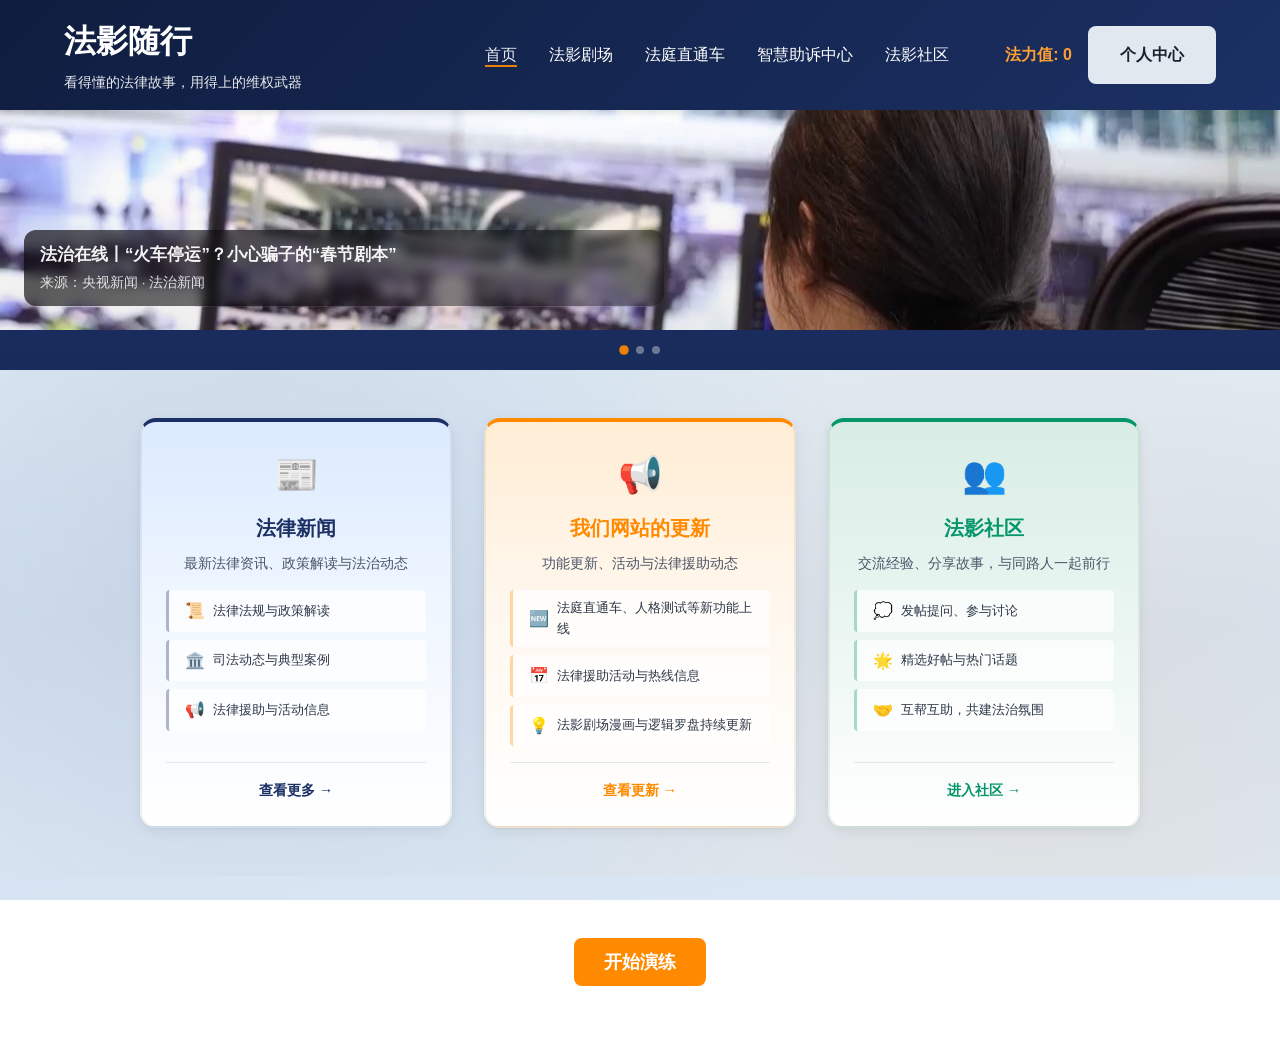
==== commit b5801c66: "Add files via upload" ====
--- a/index.html
+++ b/index.html
@@ -147,6 +147,30 @@
             </div>
         </div>
     </section>
+    <!-- 开始演练按钮区域 -->
+<section class="section simulate-section">
+    <div class="container">
+        <div class="simulate-btn-wrap" style="text-align: center; padding: 30px 0;">
+            <!-- 按钮文字改为“开始演练” -->
+            <button id="preLitigationSimBtn" class="btn-primary" style="padding: 12px 30px; font-size: 18px; cursor: pointer;">
+                开始演练
+            </button>
+        </div>
+    </div>
+</section>
+
+<!-- 开始演练跳转脚本 -->
+<script>
+document.addEventListener('DOMContentLoaded', function() {
+    const practiceBtn = document.getElementById('preLitigationSimBtn');
+    if (practiceBtn) {
+        practiceBtn.addEventListener('click', function() {
+            // 跳转到指定链接
+            window.location.href = "http://39.97.37.199/";
+        });
+    }
+});
+</script>
 
     <!-- 个人中心模态框 -->
     <div id="profileModal" class="modal">
--- a/styles/components.css
+++ b/styles/components.css
@@ -23,12 +23,64 @@
 .theater-section .section-header {
     margin-bottom: var(--spacing-xl);
     padding: var(--spacing-md) var(--spacing-lg);
-    background: var(--mask-bg);
-    backdrop-filter: blur(var(--mask-blur));
-    -webkit-backdrop-filter: blur(var(--mask-blur));
+    background: linear-gradient(135deg, rgba(255, 250, 240, 0.9) 0%, rgba(255, 245, 235, 0.85) 100%);
+    backdrop-filter: blur(12px);
+    -webkit-backdrop-filter: blur(12px);
     border-radius: var(--radius-xl);
-    box-shadow: 0 4px 20px rgba(0, 0, 0, 0.06);
-    border: 1px solid var(--mask-border);
+    box-shadow: 0 4px 20px rgba(255, 138, 0, 0.12), 0 2px 8px rgba(0, 0, 0, 0.05);
+    border: 1px solid rgba(255, 138, 0, 0.2);
+}
+
+/* 案例漫画详情排版 */
+.comic-detail {
+    display: flex;
+    flex-direction: column;
+    gap: var(--spacing-lg);
+}
+
+.comic-detail-section {
+    display: grid;
+    grid-template-columns: minmax(0, 1.4fr) minmax(0, 1fr);
+    gap: var(--spacing-md);
+    align-items: flex-start;
+    padding: var(--spacing-md);
+    border-radius: var(--radius-xl);
+    background: linear-gradient(135deg, rgba(255, 255, 255, 0.98), rgba(219, 234, 254, 0.96));
+    box-shadow: 0 8px 24px rgba(15, 23, 42, 0.16);
+    border: 1px solid rgba(148, 163, 184, 0.4);
+}
+
+.comic-detail-section.alt {
+    grid-template-columns: minmax(0, 1fr) minmax(0, 1.2fr);
+    background: linear-gradient(135deg, rgba(255, 255, 255, 0.98), rgba(254, 243, 199, 0.96));
+}
+
+.comic-detail-text h3 {
+    margin-bottom: var(--spacing-xs);
+}
+
+.comic-detail-text h4 {
+    margin-top: var(--spacing-md);
+    margin-bottom: var(--spacing-xs);
+}
+
+.comic-detail-text p,
+.comic-detail-text ul {
+    color: var(--gray-700);
+}
+
+.comic-detail-text ul {
+    padding-left: 1.2rem;
+}
+
+.comic-detail-illustration {
+    text-align: center;
+}
+
+.comic-detail-illustration img {
+    max-width: 100%;
+    border-radius: 16px;
+    box-shadow: 0 10px 30px rgba(15, 23, 42, 0.35);
 }
 
 /* 标签页样式 */
@@ -157,6 +209,34 @@
     position: relative;
 }
 
+.comic-emoji {
+    line-height: 1;
+}
+
+/* 第一个漫画封面：用图片做卡片封面 */
+.comic-image--cover {
+    background-size: cover;
+    background-position: center;
+    background-repeat: no-repeat;
+}
+
+.comic-image--cover::after {
+    content: '';
+    position: absolute;
+    inset: 0;
+    background: linear-gradient(180deg, rgba(15, 23, 42, 0.05) 0%, rgba(15, 23, 42, 0.45) 100%);
+    pointer-events: none;
+}
+
+.comic-image--cover .comic-emoji {
+    opacity: 0;
+}
+
+.comic-image--cover .comic-badge {
+    box-shadow: 0 6px 18px rgba(15, 23, 42, 0.25);
+    z-index: 1;
+}
+
 .comic-badge {
     position: absolute;
     top: var(--spacing-xs);
@@ -231,12 +311,12 @@
     text-align: center;
     margin-bottom: var(--spacing-xl);
     padding: var(--spacing-md) var(--spacing-lg);
-    background: var(--mask-bg);
-    backdrop-filter: blur(var(--mask-blur));
-    -webkit-backdrop-filter: blur(var(--mask-blur));
+    background: linear-gradient(135deg, rgba(255, 250, 240, 0.9) 0%, rgba(255, 245, 235, 0.85) 100%);
+    backdrop-filter: blur(12px);
+    -webkit-backdrop-filter: blur(12px);
     border-radius: var(--radius-xl);
-    box-shadow: 0 4px 20px rgba(0, 0, 0, 0.06);
-    border: 1px solid var(--mask-border);
+    box-shadow: 0 4px 20px rgba(255, 138, 0, 0.12), 0 2px 8px rgba(0, 0, 0, 0.05);
+    border: 1px solid rgba(255, 138, 0, 0.2);
 }
 
 .section-header-compact {
@@ -273,7 +353,7 @@
 
 /* 诉前模拟 - 主要功能 */
 .scenario-main-box {
-    background: url('../图片/5c4a4039773637f84803c5c754f019f1.jpg') center center / cover no-repeat;
+    background: url('../图片/诉前模拟.jpg') center center / cover no-repeat;
     color: var(--white);
     border-radius: var(--radius-lg);
     padding: var(--spacing-lg);
@@ -396,13 +476,59 @@
     border: 1px solid rgba(26, 54, 93, 0.12);
     box-shadow: 0 4px 16px rgba(26, 54, 93, 0.08), 0 2px 6px rgba(0, 0, 0, 0.04);
     min-height: 400px;
+    position: relative;
+    overflow: hidden;
+}
+
+/* 法理要件速记 - 背景图片 */
+.mode-box[data-mode="card"] {
+    background: url('../图片/人格测试.jpg') center center / cover no-repeat;
+    color: var(--white);
+}
+
+.mode-box[data-mode="card"]::before {
+    content: '';
+    position: absolute;
+    inset: 0;
+    background: rgba(15, 32, 39, 0.5);
+    border-radius: var(--radius-xl);
+    z-index: 0;
+}
+
+.mode-box[data-mode="card"] > * {
+    position: relative;
+    z-index: 1;
+}
+
+/* 人格测试 - 背景图片 */
+.mode-box[data-mode="personality"] {
+    background: url('../图片/法理要件速记.jpg') center center / cover no-repeat;
+    color: var(--white);
+}
+
+.mode-box[data-mode="personality"]::before {
+    content: '';
+    position: absolute;
+    inset: 0;
+    background: rgba(15, 32, 39, 0.5);
+    border-radius: var(--radius-xl);
+    z-index: 0;
+}
+
+.mode-box[data-mode="personality"] > * {
+    position: relative;
+    z-index: 1;
 }
 
 .mode-box:hover {
     transform: translateY(-5px);
     box-shadow: 0 12px 28px rgba(26, 54, 93, 0.15), 0 4px 12px rgba(0, 0, 0, 0.06);
     border-color: rgba(44, 82, 130, 0.25);
-    background: var(--white);
+}
+
+.mode-box[data-mode="card"]:hover,
+.mode-box[data-mode="personality"]:hover {
+    box-shadow: 0 20px 40px rgba(15, 32, 39, 0.25), 0 8px 16px rgba(0, 0, 0, 0.1);
 }
 
 .mode-badge-compact {
@@ -416,6 +542,13 @@
     margin-bottom: var(--spacing-sm);
 }
 
+/* 有背景图片的卡片，徽章使用半透明背景 */
+.mode-box[data-mode="card"] .mode-badge-compact,
+.mode-box[data-mode="personality"] .mode-badge-compact {
+    background: rgba(255, 138, 0, 0.95);
+    color: var(--white);
+}
+
 .mode-icon-compact {
     font-size: 2.5rem;
     margin: var(--spacing-xs) 0;
@@ -440,26 +573,64 @@
     color: var(--accent-orange);
     font-weight: 600;
     font-size: 0.85rem;
+}
+
+/* 有背景图片的卡片，文字颜色改为白色 */
+.mode-box[data-mode="card"] .mode-title-compact,
+.mode-box[data-mode="personality"] .mode-title-compact {
+    color: var(--white);
+}
+
+.mode-box[data-mode="card"] .mode-desc-compact,
+.mode-box[data-mode="personality"] .mode-desc-compact {
+    color: rgba(255, 255, 255, 0.95);
+}
+
+.mode-box[data-mode="card"] .mode-points-compact,
+.mode-box[data-mode="personality"] .mode-points-compact {
+    color: var(--white);
     margin-bottom: var(--spacing-sm);
 }
 
 .btn-mode-compact {
     width: 100%;
-    padding: var(--spacing-xs) var(--spacing-md);
-    background: transparent;
-    border: 2px solid var(--primary-blue);
+    padding: var(--spacing-sm) var(--spacing-md);
+    background: rgba(255, 255, 255, 0.95);
+    border: 2px solid rgba(255, 255, 255, 0.9);
     color: var(--primary-blue);
     border-radius: var(--radius-md);
-    font-weight: 600;
-    font-size: 0.9rem;
+    font-weight: 700;
+    font-size: 0.95rem;
     cursor: pointer;
     transition: all 0.3s;
+    box-shadow: 0 2px 8px rgba(0, 0, 0, 0.15);
+    position: relative;
+    z-index: 2;
 }
 
 .btn-mode-compact:hover {
-    background: var(--primary-blue);
-    color: var(--white);
+    background: var(--accent-orange);
+    color: var(--white);
+    border-color: var(--accent-orange);
     transform: translateY(-2px);
+    box-shadow: 0 4px 12px rgba(255, 138, 0, 0.4);
+}
+
+/* 有背景图片的卡片，按钮使用更明显的样式 */
+.mode-box[data-mode="card"] .btn-mode-compact,
+.mode-box[data-mode="personality"] .btn-mode-compact {
+    background: rgba(255, 255, 255, 0.95);
+    border: 2px solid rgba(255, 255, 255, 0.9);
+    color: var(--primary-blue);
+    box-shadow: 0 2px 8px rgba(0, 0, 0, 0.2);
+}
+
+.mode-box[data-mode="card"] .btn-mode-compact:hover,
+.mode-box[data-mode="personality"] .btn-mode-compact:hover {
+    background: var(--accent-orange);
+    color: var(--white);
+    border-color: var(--accent-orange);
+    box-shadow: 0 4px 12px rgba(255, 138, 0, 0.5);
 }
 
 /* 人格测试样式 */
@@ -1769,12 +1940,12 @@
 }
 
 .community-card-large {
-    border-top: 4px solid var(--accent-orange);
-    background: linear-gradient(180deg, #fff7e0 0%, #fffaf0 45%, #ffffff 100%);
+    border-top: 4px solid var(--card-community);
+    background: linear-gradient(180deg, var(--card-community-bg) 0%, #e8f5f0 45%, #ffffff 100%);
 }
 
 .community-card-large:hover {
-    box-shadow: 0 12px 28px rgba(255, 138, 0, 0.18), 0 4px 8px rgba(0, 0, 0, 0.06);
+    box-shadow: 0 12px 28px rgba(5, 150, 105, 0.18), 0 4px 8px rgba(0, 0, 0, 0.06);
 }
 
 .section-card-icon {
@@ -1785,7 +1956,7 @@
 
 .news-card-large .section-card-title { color: var(--card-news); }
 .updates-card-large .section-card-title { color: var(--card-updates); }
-.community-card-large .section-card-title { color: var(--accent-orange); }
+.community-card-large .section-card-title { color: var(--card-community); }
 
 .section-card-title {
     font-size: 1.25rem;
@@ -1822,7 +1993,7 @@
 
 .news-card-large .preview-item { border-left: 3px solid rgba(27, 48, 100, 0.35); }
 .updates-card-large .preview-item { border-left: 3px solid rgba(255, 138, 0, 0.35); }
-.community-card-large .preview-item { border-left: 3px solid rgba(255, 138, 0, 0.35); }
+.community-card-large .preview-item { border-left: 3px solid rgba(5, 150, 105, 0.35); }
 
 .main-section-card:hover .preview-item {
     background: rgba(255, 255, 255, 0.95);
@@ -2421,24 +2592,24 @@
 .community-section .section-header {
     margin-bottom: var(--spacing-xl);
     padding: var(--spacing-md) var(--spacing-lg);
-    background: var(--mask-bg);
-    backdrop-filter: blur(var(--mask-blur));
-    -webkit-backdrop-filter: blur(var(--mask-blur));
+    background: linear-gradient(135deg, rgba(255, 250, 240, 0.9) 0%, rgba(255, 245, 235, 0.85) 100%);
+    backdrop-filter: blur(12px);
+    -webkit-backdrop-filter: blur(12px);
     border-radius: var(--radius-xl);
-    box-shadow: 0 4px 20px rgba(0, 0, 0, 0.06);
-    border: 1px solid var(--mask-border);
+    box-shadow: 0 4px 20px rgba(255, 138, 0, 0.12), 0 2px 8px rgba(0, 0, 0, 0.05);
+    border: 1px solid rgba(255, 138, 0, 0.2);
 }
 
 .post-action-bar {
     text-align: center;
     margin-bottom: var(--spacing-xl);
     padding: var(--spacing-md);
-    background: var(--mask-bg);
-    backdrop-filter: blur(var(--mask-blur));
-    -webkit-backdrop-filter: blur(var(--mask-blur));
+    background: linear-gradient(135deg, rgba(255, 250, 240, 0.9) 0%, rgba(255, 245, 235, 0.85) 100%);
+    backdrop-filter: blur(12px);
+    -webkit-backdrop-filter: blur(12px);
     border-radius: var(--radius-xl);
-    box-shadow: 0 4px 16px rgba(0, 0, 0, 0.05);
-    border: 1px solid var(--mask-border);
+    box-shadow: 0 4px 16px rgba(255, 138, 0, 0.12), 0 2px 6px rgba(0, 0, 0, 0.05);
+    border: 1px solid rgba(255, 138, 0, 0.2);
 }
 
 .post-action-bar .btn-primary {
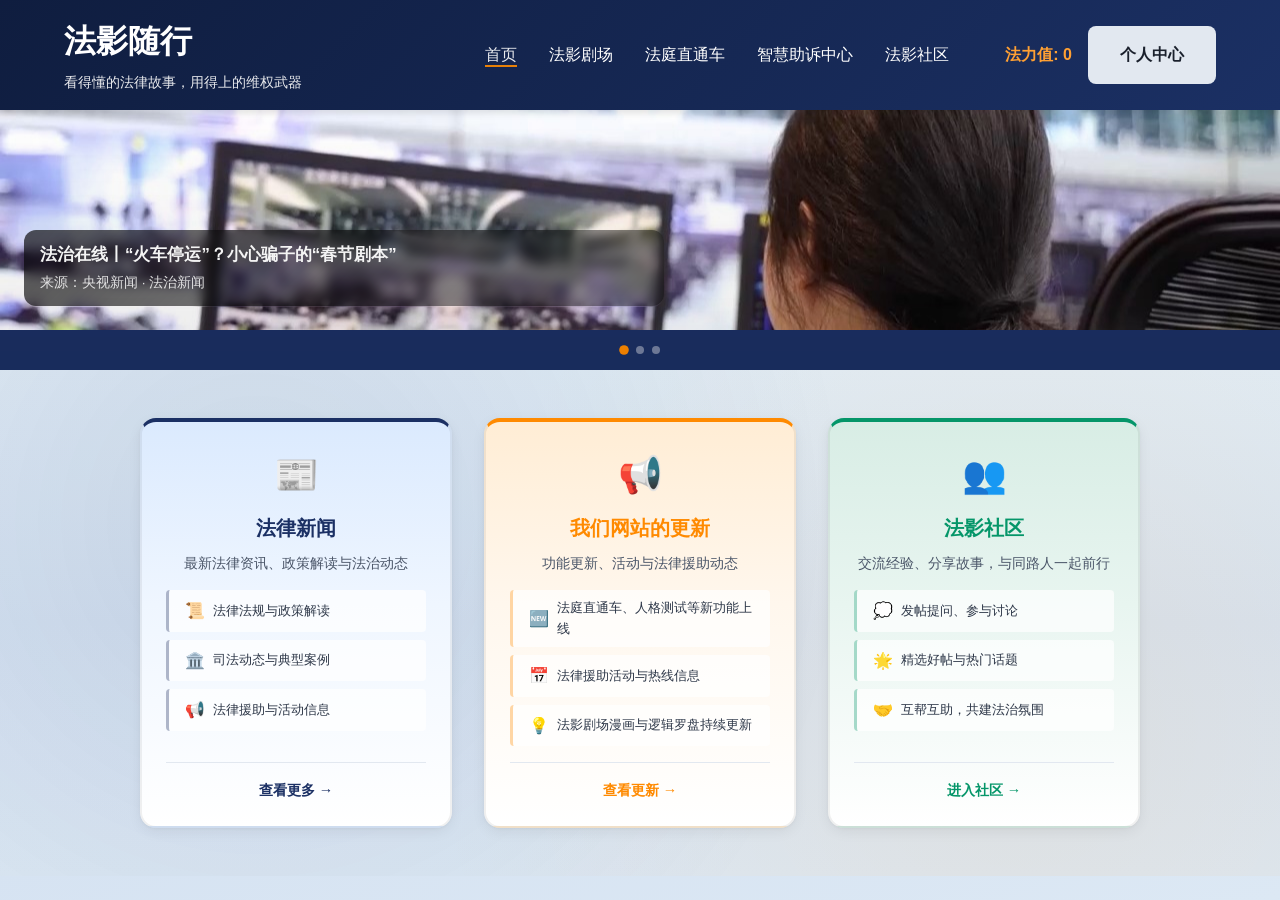
==== commit 2df47ccb: "Add files via upload" ====
--- a/index.html
+++ b/index.html
@@ -147,30 +147,7 @@
             </div>
         </div>
     </section>
-    <!-- 开始演练按钮区域 -->
-<section class="section simulate-section">
-    <div class="container">
-        <div class="simulate-btn-wrap" style="text-align: center; padding: 30px 0;">
-            <!-- 按钮文字改为“开始演练” -->
-            <button id="preLitigationSimBtn" class="btn-primary" style="padding: 12px 30px; font-size: 18px; cursor: pointer;">
-                开始演练
-            </button>
-        </div>
-    </div>
-</section>
-
-<!-- 开始演练跳转脚本 -->
-<script>
-document.addEventListener('DOMContentLoaded', function() {
-    const practiceBtn = document.getElementById('preLitigationSimBtn');
-    if (practiceBtn) {
-        practiceBtn.addEventListener('click', function() {
-            // 跳转到指定链接
-            window.location.href = "http://39.97.37.199/";
-        });
-    }
-});
-</script>
+    
 
     <!-- 个人中心模态框 -->
     <div id="profileModal" class="modal">
